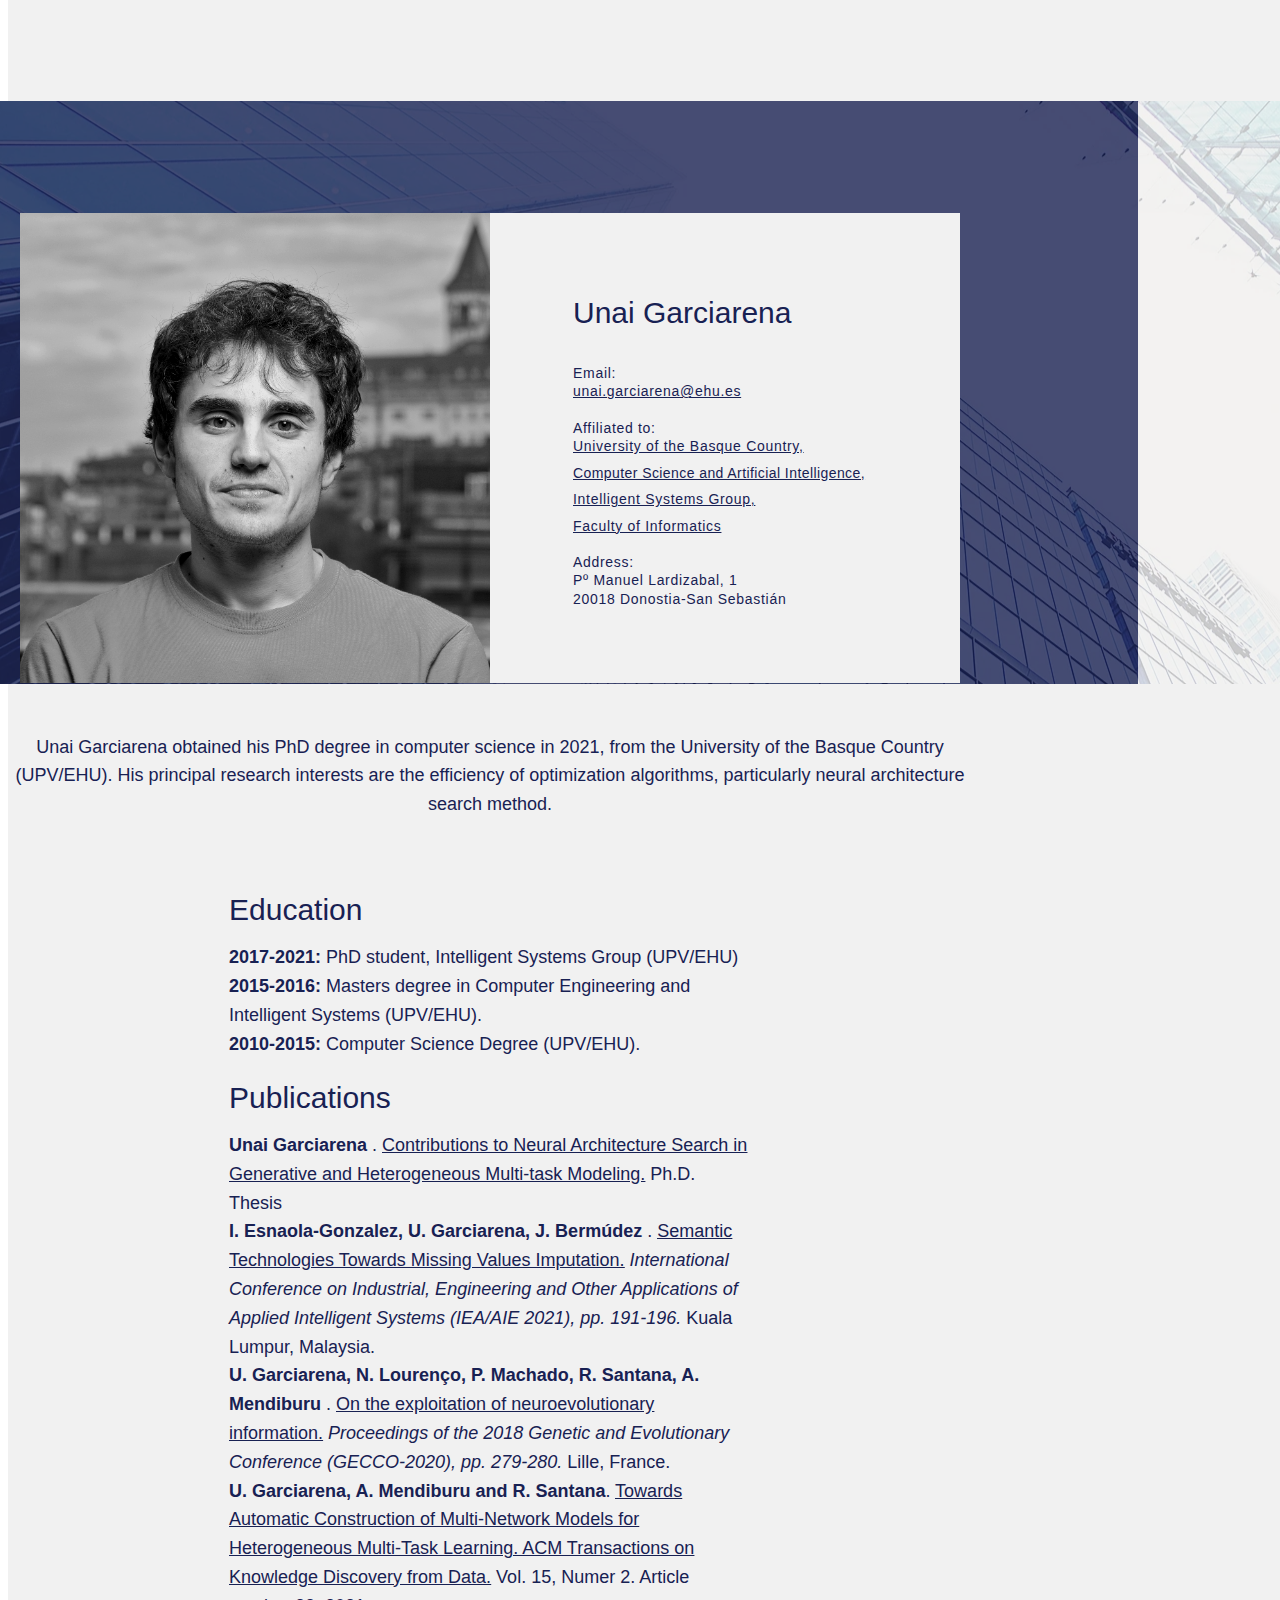
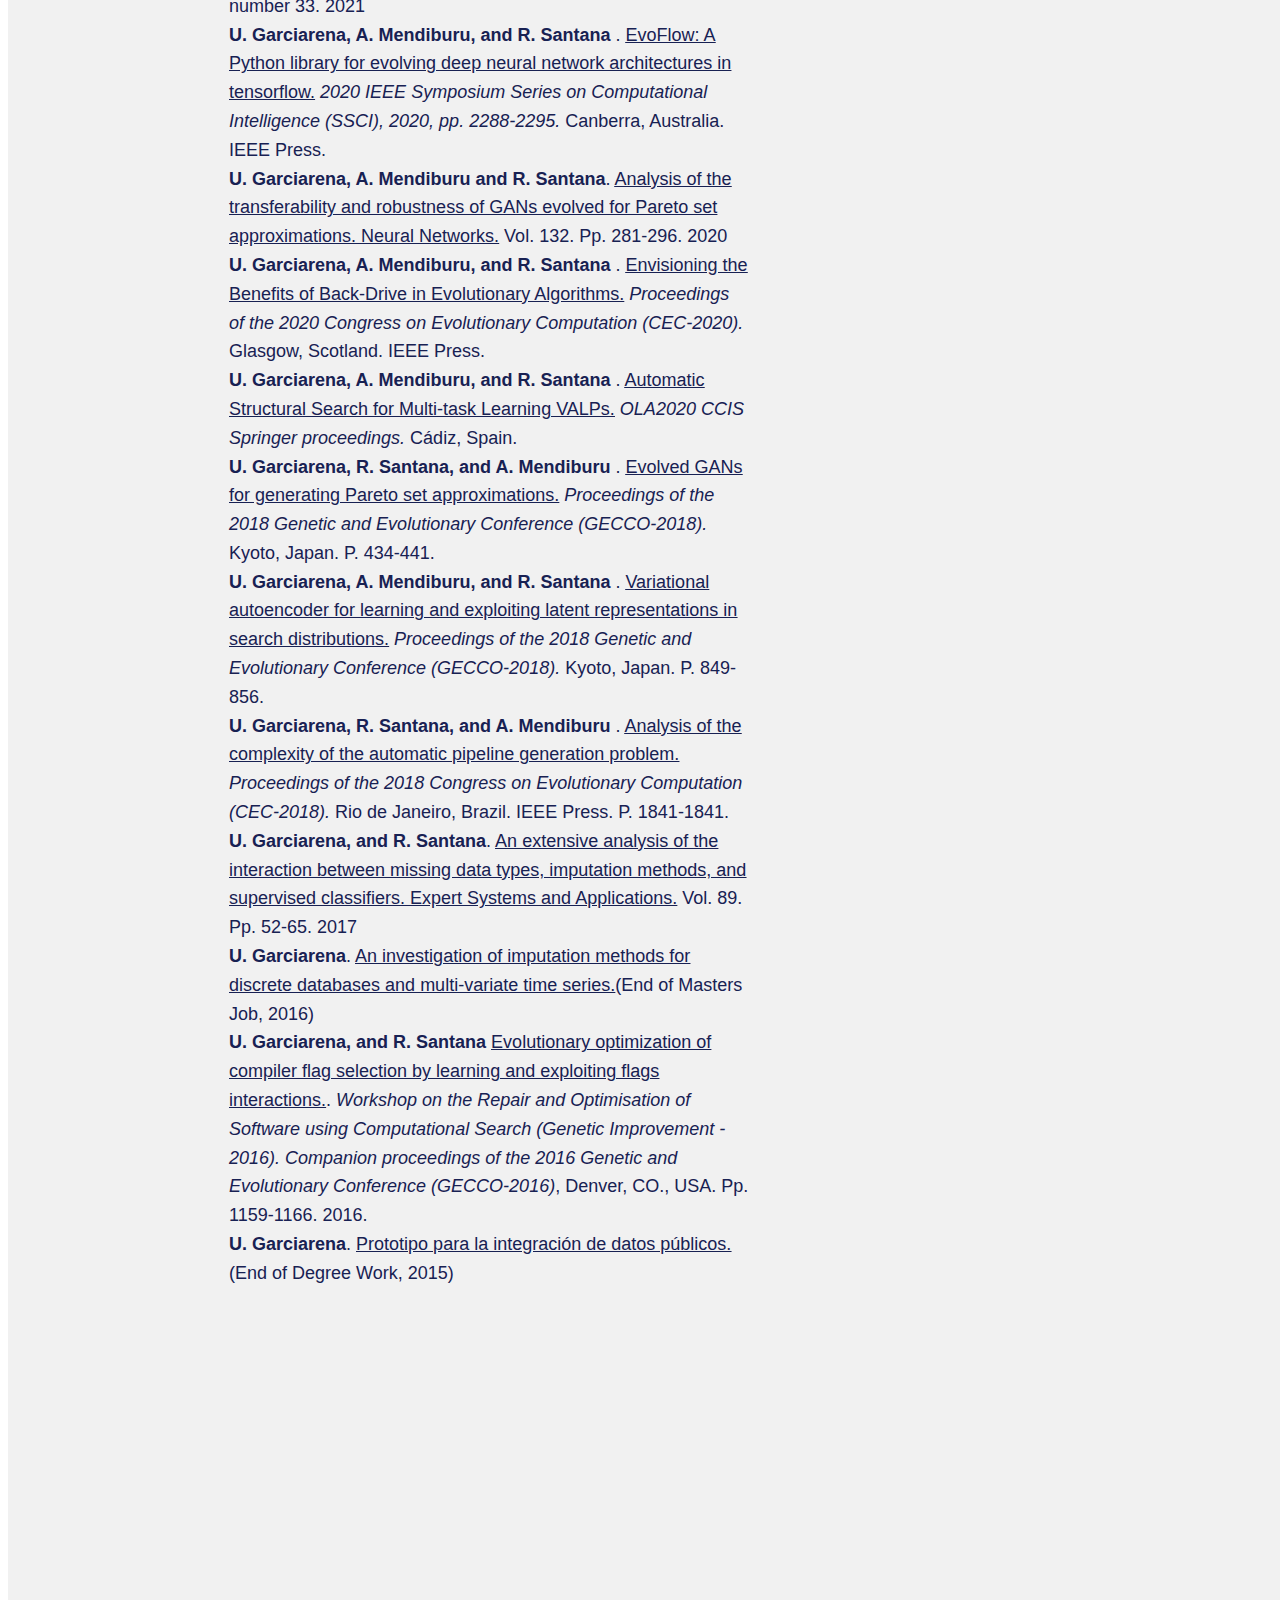
==== index.html @ 17fbfb8b "Update index.html" ====
<!DOCTYPE html>
<!-- saved from url=(0053)file:///C:/Users/ugarc/Desktop/Unai%20Garciarena.html -->
<html class=""><head><meta http-equiv="Content-Type" content="text/html; charset=UTF-8">
    <meta http-equiv="X-UA-Compatible" content="IE=Edge">
             
    
        
<title>Unai Garciarena</title>
<meta name="fb_admins_meta_tag" content="">

    <script type="text/javascript">
    var santaBase = 'https://static.parastorage.com/services/santa/1.2128.4';
        var clientSideRender = true;
    </script>


        

    <script>
    // BEAT MESSAGE
    try {
        window.wixBiSession = {
            initialTimestamp : Date.now(),
            viewerSessionId: 'xxxxxxxx-xxxx-4xxx-yxxx-xxxxxxxxxxxx'.replace(/[xy]/g, function(c)
                    { var r = Math.random()*16|0, v = c == 'x' ? r : (r&0x3|0x8); return v.toString(16); }
            )
        };
        (new Image()).src = 'http://frog.wix.com/bt?src=29&evid=3&pn=1&et=1&v=1.2128.4&msid=7df46866-884d-4ed2-a9ea-b6f80df2ebaf&vsi=' + wixBiSession.viewerSessionId +
                '&url=' + encodeURIComponent(location.href.replace(/^http(s)?:\/\/(www\.)?/, '')) +
                '&isp=0&st=3&ts=0&c=' + wixBiSession.initialTimestamp;
    } catch (e){}
    // BEAT MESSAGE END
</script>

    





            <meta name="fragment" content="!">
    
    <!-- DATA -->
<script type="text/javascript">
    var adData = {};
    var mobileAdData = {};
    var usersDomain = "https://users.wix.com/wix-users";
        </script>
    
        <div id="SITE_CONTAINER"><div class="noop" data-reactid=".0"><div data-reactid=".0.0"><style type="text/css" data-reactid=".0.0.$theme_fonts">.font_0 {font: normal normal normal 30px/1.4em avenir-lt-w01_35-light1475496,sans-serif ;color:#182153;} 
.font_1 {font: normal normal normal 16px/1.4em din-next-w01-light,din-next-w02-light,din-next-w10-light,sans-serif ;color:#605E5E;} 
.font_2 {font: normal normal normal 25px/1.4em avenir-lt-w01_35-light1475496,sans-serif ;color:#182153;} 
.font_3 {font: normal normal normal 60px/1.4em avenir-lt-w01_35-light1475496,sans-serif ;color:#182153;} 
.font_4 {font: normal normal normal 30px/1.4em avenir-lt-w01_35-light1475496,sans-serif ;color:#182153;} 
.font_5 {font: normal normal normal 20px/1.4em avenir-lt-w01_85-heavy1475544,sans-serif ;color:#182153;} 
.font_6 {font: normal normal normal 14px/1.4em avenir-lt-w01_85-heavy1475544,sans-serif ;color:#182153;} 
.font_7 {font: normal normal normal 18px/1.4em avenir-lt-w01_35-light1475496,sans-serif ;color:#182153;} 
.font_8 {font: normal normal normal 14px/1.4em avenir-lt-w01_35-light1475496,sans-serif ;color:#182153;} 
.font_9 {font: normal normal normal 12px/1.4em avenir-lt-w01_35-light1475496,sans-serif ;color:#182153;} 
.font_10 {font: normal normal normal 12px/1.4em din-next-w01-light,din-next-w02-light,din-next-w10-light,sans-serif ;color:#605E5E;} 
</style><style type="text/css" data-reactid=".0.0.$theme_colors">.color_0 {color: #FFFFFF;}
.backcolor_0 {background-color: #FFFFFF;}
.color_1 {color: #FFFFFF;}
.backcolor_1 {background-color: #FFFFFF;}
.color_2 {color: #000000;}
.backcolor_2 {background-color: #000000;}
.color_3 {color: #ED1C24;}
.backcolor_3 {background-color: #ED1C24;}
.color_4 {color: #0088CB;}
.backcolor_4 {background-color: #0088CB;}
.color_5 {color: #FFCB05;}
.backcolor_5 {background-color: #FFCB05;}
.color_6 {color: #727272;}
.backcolor_6 {background-color: #727272;}
.color_7 {color: #B0B0B0;}
.backcolor_7 {background-color: #B0B0B0;}
.color_8 {color: #FFFFFF;}
.backcolor_8 {background-color: #FFFFFF;}
.color_9 {color: #727272;}
.backcolor_9 {background-color: #727272;}
.color_10 {color: #B0B0B0;}
.backcolor_10 {background-color: #B0B0B0;}
.color_11 {color: #FFFFFF;}
.backcolor_11 {background-color: #FFFFFF;}
.color_12 {color: #F1F1F1;}
.backcolor_12 {background-color: #F1F1F1;}
.color_13 {color: #B0B0B0;}
.backcolor_13 {background-color: #B0B0B0;}
.color_14 {color: #605E5E;}
.backcolor_14 {background-color: #605E5E;}
.color_15 {color: #2F2E2E;}
.backcolor_15 {background-color: #2F2E2E;}
.color_16 {color: #AEB4D4;}
.backcolor_16 {background-color: #AEB4D4;}
.color_17 {color: #8187A9;}
.backcolor_17 {background-color: #8187A9;}
.color_18 {color: #51587E;}
.backcolor_18 {background-color: #51587E;}
.color_19 {color: #182153;}
.backcolor_19 {background-color: #182153;}
.color_20 {color: #0C1029;}
.backcolor_20 {background-color: #0C1029;}
.color_21 {color: #B5D2EB;}
.backcolor_21 {background-color: #B5D2EB;}
.color_22 {color: #8DB4D6;}
.backcolor_22 {background-color: #8DB4D6;}
.color_23 {color: #3E84C2;}
.backcolor_23 {background-color: #3E84C2;}
.color_24 {color: #295881;}
.backcolor_24 {background-color: #295881;}
.color_25 {color: #152C41;}
.backcolor_25 {background-color: #152C41;}
.color_26 {color: #F8D9AA;}
.backcolor_26 {background-color: #F8D9AA;}
.color_27 {color: #F2C37F;}
.backcolor_27 {background-color: #F2C37F;}
.color_28 {color: #EB910C;}
.backcolor_28 {background-color: #EB910C;}
.color_29 {color: #9D6108;}
.backcolor_29 {background-color: #9D6108;}
.color_30 {color: #4E3004;}
.backcolor_30 {background-color: #4E3004;}
.color_31 {color: #B1F1CE;}
.backcolor_31 {background-color: #B1F1CE;}
.color_32 {color: #89E4B2;}
.backcolor_32 {background-color: #89E4B2;}
.color_33 {color: #2BD678;}
.backcolor_33 {background-color: #2BD678;}
.color_34 {color: #1D8F50;}
.backcolor_34 {background-color: #1D8F50;}
.color_35 {color: #0E4728;}
.backcolor_35 {background-color: #0E4728;}
</style><style type="text/css" data-reactid=".0.0.$s0">.s0screenWidthBackground {position:absolute;top:0;right:0;bottom:0;left:0;}
.s0[data-state~="mobileView"] {position:absolute !important;}
.s0[data-state~="fixedPosition"] {position:fixed !important;left:auto !important;z-index:50;}
.s0[data-state~="fixedPosition"].s0_footer {top:auto;bottom:0;}
.s0bg {position:absolute;top:0;right:0;bottom:0;left:0;}
.s0inlineContent {position:absolute;top:0;right:0;bottom:0;left:0;}
.s0centeredContent {position:absolute;top:0;right:0;bottom:0;left:0;}</style><style type="text/css" data-reactid=".0.0.$s1">.s1 {border-bottom:1px solid rgba(255, 255, 255, 1);height:0 !important;min-height:0 !important;}</style><style type="text/css" data-reactid=".0.0.$s2">.s2 {word-wrap:break-word;}
.s2_override-left * {text-align:left !important;}
.s2_override-right * {text-align:right !important;}
.s2_override-center * {text-align:center !important;}
.s2_override-justify * {text-align:justify !important;}
.s2 li {font-style:inherit;font-weight:inherit;line-height:inherit;letter-spacing:normal;}
.s2 ol,.s2 ul {padding-left:1.3em;padding-right:0;margin-left:0.5em;margin-right:0;line-height:normal;letter-spacing:normal;}
.s2 ul {list-style-type:disc;}
.s2 ol {list-style-type:decimal;}
.s2 ul ul,.s2 ol ul {list-style-type:circle;}
.s2 ul ul ul,.s2 ol ul ul {list-style-type:square;}
.s2 ul ol ul,.s2 ol ol ul {list-style-type:square;}
.s2 ul[dir="rtl"],.s2 ol[dir="rtl"] {padding-left:0;padding-right:1.3em;margin-left:0;margin-right:0.5em;}
.s2 ul[dir="rtl"] ul,.s2 ul[dir="rtl"] ol,.s2 ol[dir="rtl"] ul,.s2 ol[dir="rtl"] ol {padding-left:0;padding-right:1.3em;margin-left:0;margin-right:0.5em;}
.s2 p {margin:0;line-height:normal;letter-spacing:normal;}
.s2 h1 {margin:0;line-height:normal;letter-spacing:normal;}
.s2 h2 {margin:0;line-height:normal;letter-spacing:normal;}
.s2 h3 {margin:0;line-height:normal;letter-spacing:normal;}
.s2 h4 {margin:0;line-height:normal;letter-spacing:normal;}
.s2 h5 {margin:0;line-height:normal;letter-spacing:normal;}
.s2 h6 {margin:0;line-height:normal;letter-spacing:normal;}
.s2 a {color:inherit;}</style><style type="text/css" data-reactid=".0.0.$s3">.s3inlineContent {position:absolute;top:0;right:0;bottom:0;left:0;}</style><style type="text/css" data-reactid=".0.0.$s4">.s4wrapper {min-width:180px;max-width:980px;max-height:1024px;position:absolute;width:100%;text-align:center;}
.s4flex-wrapper {display:-webkit-box;display:-webkit-flex;display:flex;}
.s4flex-wrapper input {-webkit-box-flex:1;-webkit-flex:1;flex:1;min-width:0;}
.s4flex-wrapper input:first-child {margin-right:17px;}
.s4 input,.s4 textarea {box-shadow:0 0px 0px transparent;  -webkit-appearance:none;-moz-appearance:none;padding:5px;font:normal normal normal 14px/1.4em avenir-lt-w01_35-light1475496,sans-serif ;  background-color:rgba(255, 255, 255, 1);-webkit-appearance:none;border:0px solid transparent;color:#605E5E;margin:0 0 5px;width:100%;min-height:36px;box-sizing:border-box;border-radius:0;}
.s4 input.s4_error,.s4 textarea.s4_error {font:normal normal normal 14px/1.4em avenir-lt-w01_35-light1475496,sans-serif ;    border:1px solid #EB910C;color:#EB910C;}
.s4 input::-webkit-input-placeholder,.s4 textarea::-webkit-input-placeholder {color:#2F2E2E;}
.s4 input::-moz-placeholder,.s4 textarea::-moz-placeholder {color:#2F2E2E;}
.s4 input:-ms-input-placeholder,.s4 textarea:-ms-input-placeholder {color:#2F2E2E;}
.s4 input::placeholder,.s4 textarea::placeholder {color:#2F2E2E;}
.s4 input {margin-bottom:12px;}
.s4 textarea {resize:none;overflow:hidden;margin:0 0 10px;min-height:150px;overflow-y:auto;}
.s4submit {border:none;cursor:pointer;background-color:rgba(24, 33, 83, 1);color:#FFFFFF;width:100%;min-height:45px;display:block;margin-bottom:15px;font:normal normal normal 14px/1.4em avenir-lt-w01_35-light1475496,sans-serif ;  padding:5px;}
.s4notifications {font:normal 14px 'Helvetica Neue', Helvetica, sans-serif;max-width:60%;margin:0 auto;height:14px;}
.s4notifications.s4_success {color:#2BD678;}
.s4notifications.s4_error {color:#EB910C;}
.s4[data-state~="mobile"] .s4flex-wrapper {-webkit-box-orient:vertical;-webkit-box-direction:normal;-webkit-flex-direction:column;flex-direction:column;min-width:0;}
.s4[data-state~="mobile"] .s4flex-wrapper input:first-child {margin-right:0;}
.s4[data-state~="mobile"] input,.s4[data-state~="mobile"] textarea {font-size:14px;margin-bottom:15px;}
.s4[data-state~="mobile"] input::-webkit-input-placeholder,.s4[data-state~="mobile"] textarea::-webkit-input-placeholder {font-size:14px;}
.s4[data-state~="mobile"] input::-moz-placeholder,.s4[data-state~="mobile"] textarea::-moz-placeholder {font-size:14px;}
.s4[data-state~="mobile"] input:-ms-input-placeholder,.s4[data-state~="mobile"] textarea:-ms-input-placeholder {font-size:14px;}
.s4[data-state~="mobile"] input::placeholder,.s4[data-state~="mobile"] textarea::placeholder {font-size:14px;}
.s4[data-state~="mobile"] input {min-height:35px;line-height:35px;}
.s4[data-state~="mobile"] textarea {min-height:150px;}
.s4[data-state~="right"] {direction:rtl;text-align:right;}
.s4[data-state~="right"] .s4flex-wrapper input {min-width:0;}
.s4[data-state~="right"] .s4flex-wrapper input:first-child {margin-left:17px;margin-right:0;}
.s4[data-state~="left"] {direction:ltr;text-align:left;}
.s4[data-state~="nameHidden"] .s4nameField,.s4[data-state~="emailHidden"] .s4emailField,.s4[data-state~="subjectHidden"] .s4subjectField,.s4[data-state~="phoneHidden"] .s4phoneField,.s4[data-state~="addressHidden"] .s4addressField,.s4[data-state~="messageHidden"] .s4messageField {display:none !important;}</style><style type="text/css" data-reactid=".0.0.$s5">.s5 {border-bottom:1px solid rgba(176, 176, 176, 1);height:0 !important;min-height:0 !important;}</style><style type="text/css" data-reactid=".0.0.$s6">.s6itemsContainer {position:absolute;width:100%;height:100%;white-space:nowrap;}
.s6itemsContainer > div:last-child {margin:0 !important;}
.s6[data-state~="mobileView"] .s6itemsContainer {position:absolute;width:100%;height:100%;white-space:normal;}
.s6imageItemlink {cursor:pointer;}
.s6imageItemimageimage {position:static;box-shadow:#000 0 0 0;-webkit-user-select:none;-moz-user-select:none;-ms-user-select:none;user-select:none;}</style><style type="text/css" data-reactid=".0.0.$s7">.s7screenWidthBackground {position:absolute;top:0;right:0;bottom:0;left:0;}
.s7[data-state~="mobileView"] {position:absolute !important;}
.s7[data-state~="fixedPosition"] {position:fixed !important;left:auto !important;z-index:50;}
.s7[data-state~="fixedPosition"].s7_footer {top:auto;bottom:0;}
.s7_bg {position:absolute;top:0;right:0;bottom:0;left:0;background-color:rgba(255, 255, 255, 1);  border-top:0px solid rgba(47, 46, 46, 1);border-bottom:0px solid rgba(47, 46, 46, 1);}
.s7[data-state~="mobileView"] .s7bg {left:10px;right:10px;}
.s7bg {position:absolute;top:0px;right:0;bottom:0px;left:0;background-color:rgba(255, 255, 255, 1);border-radius:0;}
.s7inlineContent {position:absolute;top:0;right:0;bottom:0;left:0;}
.s7centeredContent {position:absolute;top:0;right:0;bottom:0;left:0;}</style><style type="text/css" data-reactid=".0.0.$s8">.s8screenWidthBackground {position:absolute;top:0;right:0;bottom:0;left:0;}
.s8[data-state~="mobileView"] {position:absolute !important;}
.s8[data-state~="fixedPosition"] {position:fixed !important;left:auto !important;z-index:50;}
.s8[data-state~="fixedPosition"].s8_footer {top:auto;bottom:0;}
.s8bg {position:absolute;top:0;right:0;bottom:0;left:0;}
.s8inlineContent {position:absolute;top:0;right:0;bottom:0;left:0;}
.s8centeredContent {position:absolute;top:0;right:0;bottom:0;left:0;}</style><style type="text/css" data-reactid=".0.0.$s9">.s9 {height:100px;width:100px;}
.s9overlay {position:absolute;top:0;right:0;bottom:0;left:0;background-color:rgba(0, 0, 0, 0.664);}
.s9inlineContent {position:absolute;top:0;right:0;bottom:0;left:0;}</style><style type="text/css" data-reactid=".0.0.$s10">.s10[data-state~="shouldUseFlex"] .s10link,.s10[data-state~="shouldUseFlex"] .s10labelwrapper {text-align:initial;display:-webkit-box;display:-webkit-flex;display:flex;-webkit-box-align:center;-webkit-align-items:center;align-items:center;}
.s10[data-state~="shouldUseFlex"][data-state~="center"] .s10link,.s10[data-state~="shouldUseFlex"][data-state~="center"] .s10labelwrapper {-webkit-box-pack:center;-webkit-justify-content:center;justify-content:center;}
.s10[data-state~="shouldUseFlex"][data-state~="left"] .s10link,.s10[data-state~="shouldUseFlex"][data-state~="left"] .s10labelwrapper {-webkit-box-pack:start;-webkit-justify-content:flex-start;justify-content:flex-start;}
.s10[data-state~="shouldUseFlex"][data-state~="right"] .s10link,.s10[data-state~="shouldUseFlex"][data-state~="right"] .s10labelwrapper {-webkit-box-pack:end;-webkit-justify-content:flex-end;justify-content:flex-end;}
.s10link {border-radius:0;  position:absolute;top:0;right:0;bottom:0;left:0;transition: border-color 0.4s ease 0s, background-color 0.4s ease 0s;  }
.s10label {font:normal normal normal 30px/1.4em avenir-lt-w01_35-light1475496,sans-serif ;  transition: color 0.4s ease 0s;  color:#182153;display:inline-block;margin:calc(-1 * 0px) 0px 0;position:relative;white-space:nowrap;}
.s10[data-state~="shouldUseFlex"] .s10label {margin:0;}
.s10[data-disabled="false"] .s10link {background-color:transparent;border:solid transparent 0px;cursor:pointer !important;}
.s10[data-disabled="false"]:active[data-state~="mobile"] .s10link,.s10[data-disabled="false"]:hover[data-state~="desktop"] .s10link {background-color:transparent;border-color:transparent;}
.s10[data-disabled="false"]:active[data-state~="mobile"] .s10label,.s10[data-disabled="false"]:hover[data-state~="desktop"] .s10label {color:#AEB4D4;}
.s10[data-disabled="true"] .s10link {background-color:rgba(204, 204, 204, 1);border-color:rgba(204, 204, 204, 1);}
.s10[data-disabled="true"] .s10label {color:#FFFFFF;}</style><style type="text/css" data-reactid=".0.0.$s11">.s11itemsContainer {width:calc(100% - 0px);white-space:nowrap;position:relative;overflow:hidden;}
.s11moreContainer {overflow:visible;display:inherit;white-space:nowrap;width:auto;background-color:rgba(255, 255, 255, 1);border-radius:0;  }
.s11dropWrapper {z-index:99999;display:block;opacity:1;visibility:hidden;position:absolute;margin-top:7px;}
.s11dropWrapper[data-dropMode="dropUp"] {margin-top:0;margin-bottom:7px;}
.s11repeaterButton {height:100%;position:relative;box-sizing:border-box;display:inline-block;cursor:pointer;font:normal normal normal 14px/1.4em avenir-lt-w01_35-light1475496,sans-serif ;}
.s11repeaterButton[data-state~="header"] a,.s11repeaterButton[data-state~="header"] div {cursor:default !important;}
.s11repeaterButton_gapper {padding:0 0px;}
.s11repeaterButtonlabel {display:inline-block;padding:0 10px;color:#182153;transition: color 0.4s ease 0s;}
.s11repeaterButton[data-state~="drop"] {width:100%;display:block;}
.s11repeaterButton[data-state~="drop"] .s11repeaterButtonlabel {padding:0 .5em;}
.s11repeaterButton[data-state~="over"] .s11repeaterButtonlabel {color:#AEB4D4;transition: color 0.4s ease 0s;}
.s11repeaterButton[data-state~="selected"] .s11repeaterButtonlabel {color:#AEB4D4;transition: color 0.4s ease 0s;}</style><style type="text/css" data-reactid=".0.0.$s12">.s12bg {position:absolute;top:0;right:0;bottom:0;left:0;}
.s12[data-state~="mobileView"] .s12bg {left:10px;right:10px;}
.s12inlineContent {position:absolute;top:0;right:0;bottom:0;left:0;}</style><style type="text/css" data-reactid=".0.0.$s13">.s13bg {overflow:hidden;position:absolute;top:0;right:0;bottom:0;left:0;background-color:rgba(24, 33, 83, 1);}
.s13inlineContent {position:absolute;top:0;right:0;bottom:0;left:0;}</style><style type="text/css" data-reactid=".0.0.$s14">.s14_zoomedin {cursor:url(http://static.parastorage.com/services/skins/2.1229.63/images/wysiwyg/core/themes/base/cursor_zoom_out.png), url(http://static.parastorage.com/services/skins/2.1229.63/images/wysiwyg/core/themes/base/cursor_zoom_out.cur), auto;overflow:hidden;display:block;}
.s14_zoomedout {cursor:url(http://static.parastorage.com/services/skins/2.1229.63/images/wysiwyg/core/themes/base/cursor_zoom_in.png), url(http://static.parastorage.com/services/skins/2.1229.63/images/wysiwyg/core/themes/base/cursor_zoom_in.cur), auto;}
.s14link {display:block;overflow:hidden;}
.s14img {overflow:hidden;}
.s14imgimage {position:static;box-shadow:#000 0 0 0;-webkit-user-select:none;-moz-user-select:none;-ms-user-select:none;user-select:none;}</style><style type="text/css" data-reactid=".0.0.$s15">.s15bg {border:0px solid transparent;background-color:rgba(241, 241, 241, 1);border-radius:0;  }
.s15inlineContent,.s15bg {position:absolute;top:0;right:0;bottom:0;left:0;}</style><style type="text/css" data-reactid=".0.0.$s17">.s17 {border-bottom:1px solid rgba(241, 241, 241, 1);height:0 !important;min-height:0 !important;}</style><style type="text/css" data-reactid=".0.0.$s18">.s18_zoomedin {cursor:url(http://static.parastorage.com/services/skins/2.1229.63/images/wysiwyg/core/themes/base/cursor_zoom_out.png), url(http://static.parastorage.com/services/skins/2.1229.63/images/wysiwyg/core/themes/base/cursor_zoom_out.cur), auto;overflow:hidden;display:block;}
.s18_zoomedout {cursor:url(http://static.parastorage.com/services/skins/2.1229.63/images/wysiwyg/core/themes/base/cursor_zoom_in.png), url(http://static.parastorage.com/services/skins/2.1229.63/images/wysiwyg/core/themes/base/cursor_zoom_in.cur), auto;}
.s18link {display:block;overflow:hidden;}
.s18img {overflow:hidden;}
.s18imgimage {position:static;box-shadow:#000 0 0 0;-webkit-user-select:none;-moz-user-select:none;-ms-user-select:none;user-select:none;}</style><style type="text/css" data-reactid=".0.0.$s19">.s19bg {overflow:hidden;position:absolute;top:0;right:0;bottom:0;left:0;background-color:rgba(255, 255, 255, 0.15);}
.s19inlineContent {position:absolute;top:0;right:0;bottom:0;left:0;}</style><style type="text/css" data-reactid=".0.0.$s20">.s20 {visibility:hidden;}</style><style type="text/css" data-reactid=".0.0.$s22">.s22 {border-bottom:1px solid rgba(241, 241, 241, 1);height:0 !important;min-height:0 !important;}</style><style type="text/css" data-reactid=".0.0.$wixAds">.wixAdsmobileAd {width:100%;height:30px;position:relative;display:block;text-align:center;background-image:url(http://static.parastorage.com/services/skins/2.1229.63/images/wysiwyg/core/themes/base/wixads/BG91x1.jpg);background-repeat:repeat;background-size:100% 30px;z-index:999;}
.wixAdsdesktopWADBottom {position:fixed;z-index:999;width:100%;bottom:0;max-height:10vh;}
.wixAdsdesktopWADBottomContent {width:100%;height:40px;text-align:center;background-color:#404040;border-radius:6px 6px 0 0;pointer-events:all;cursor:pointer;}
.wixAdsdesktopWADBottomContent:hover {background-color:#222;}
.wixAds[data-state~="facebook"] .wixAdsdesktopWADBottomContent {width:500px;margin:0 auto;}
.wixAdsdesktopWADTop {position:fixed;z-index:999;height:26px;top:0;right:50px;overflow:hidden;background-color:#404040;border-radius:0 0 6px 6px;pointer-events:all;cursor:pointer;-webkit-transition:all .3s ease-in-out;transition:all .3s ease-in-out;}
.wixAdsdesktopWADTop:hover {height:97px;background-color:rgba(50, 50, 50, 0.8);}
.wixAdsdesktopWADTop:hover .wixAdsdesktopWADTopLabel {background-color:#222;}
.wixAdsdesktopWADTopLabel {padding:6px;font-size:13px;line-height:1.3em;color:#FFF;width:100%;font-size:13px;color:#FFF;font-weight:bold;line-height:18px;text-align:justify;padding:5px 10px;}
.wixAds[data-state~="desktop"] .wixAdsmobileAd {display:none;}
.wixAds[data-state~="mobile"] .wixAdsdesktopWADTop {display:none;}
.wixAds[data-state~="mobile"] .wixAdsdesktopWADBottom {display:none;}
.wixAdsdesktopWADTopLabel .wixAds_smallMusa {display:inline-block;text-indent:-9999px;width:16px;height:16px;margin-right:5px;background-image:url(http://static.parastorage.com/services/skins/2.1229.63/images/wysiwyg/core/themes/base/wixads/wf_label_static.png);background-repeat:no-repeat;background-position:0% 0%;}
.wixAdsdesktopWADTopLabel .wixAds_smallLogo {display:inline-block;text-indent:-9999px;width:29px;height:16px;background-image:url(http://static.parastorage.com/services/skins/2.1229.63/images/wysiwyg/core/themes/base/wixads/wf_label_static.png);background-repeat:no-repeat;background-position:-16px top;}
.wixAdsdesktopWADTopContent {font-size:13px;line-height:1.3em;color:#ffffff;font-weight:bold;line-height:18px;text-align:justify;padding:5px 10px;width:100%;}
.wixAdsdesktopWADBottomContent .wixAds_faceBanner {background-color:rgba(64, 64, 64, 1);width:500px;height:100%;margin:0 auto;border-radius:6px 6px 0 0;  padding:5px 0 0 0;}
.wixAdsdesktopWADBottomContent .wixAds_faceBanner div {display:inline-block;height:30px;}
.wixAdsdesktopWADBottomContent .wixAds_faceBanner .wixAds_txt {color:#fff;font-weight:bold;font-size:15px;text-align:justify;margin:-2px 10px 0 19px;}
.wixAdsdesktopWADBottomContent .wixAds_faceBanner .wixAds_logoDot {position:static;margin:0 3px;}
.wixAdsdesktopWADBottomContent .wixAds_faceBanner .wixAds_emphasis {font-weight:bold;position:relative;top:-6px;}
.wixAdsdesktopWADTopContent .wixAds_spacer {line-height:26px;}
.wixAdsdesktopWADTopContent .wixAds_emphasis {color:#ffcc00;}
.wixAdsdesktopWADTopContent .wixAds_cap {font-size:16px;line-height:1.3em;text-transform:uppercase;}
.wixAdsdesktopWADTopContent .wixAds_face {display:block;line-height:18px;text-align:justify;padding:0 20px;width:120px;}
.wixAdsdesktopWADBottomContent .wixAds_adFootBox {height:40px;width:100%;text-align:center;}
.wixAdsdesktopWADBottomContent .wixAds_siteBanner {background-color:rgba(64, 64, 64, 1);border-radius:6px 6px 0 0;  width:100%;height:100%;text-align:center;}
.wixAdsdesktopWADBottomContent:hover .wixAds_siteBanner {background-color:#222;}
.wixAdsdesktopWADBottomContent .wixAds_siteBanner .wixAds_wrapper {padding:5px 0;}
.wixAdsdesktopWADBottomContent .wixAds_siteBanner .wixAds_wrapper div {display:inline-block;height:30px;}
.wixAdsdesktopWADBottomContent .wixAds_bigMusa {text-indent:-9999px;width:36px;background-image:url(http://static.parastorage.com/services/skins/2.1229.63/images/wysiwyg/core/themes/base/wixads/wf_label_static.png);background-repeat:no-repeat;background-position:left bottom;position:relative;top:-19px;}
.wixAdsdesktopWADBottomContent.wixAds_nativeAndroid .wixAds_bigMusa {overflow:hidden;}
.wixAdsdesktopWADBottomContent .wixAds_logoDot {text-indent:-9999px;width:39px;height:15px;position:relative;top:-4px;margin:0 5px;background-image:url(http://static.parastorage.com/services/skins/2.1229.63/images/wysiwyg/core/themes/base/wixads/wf_label_static.png);background-repeat:no-repeat;background-position:right -17px;}
.wixAdsdesktopWADBottomContent .wixAds_emphasis {color:#ffcc00;font-size:16px;text-transform:uppercase;}
.wixAdsdesktopWADBottomContent .wixAds_txt {color:#fff;font-weight:bold;font-size:15px;}
.wixAdsdesktopWADBottomContent .wixAds_siteBanner .wixAds_txt {line-height:47px;}@media (orientation: landscape){.wixAdsmobileAd {display:none;}}
@media (orientation: landscape){.wixAds_wixAds[data-state~="mobile"] {display:none;}}</style><style type="text/css" data-reactid=".0.0.$deadComp">.deadComp {background:transparent;}</style><style type="text/css" data-reactid=".0.0.$siteBackground">.siteBackground {width:100%;position:absolute;}
.siteBackgroundbgBeforeTransition {position:absolute;top:0;}
.siteBackgroundbgAfterTransition {position:absolute;top:0;}</style><style type="text/css" data-reactid=".0.0.$loginDialog">.loginDialog {position:fixed;width:100%;height:100%;z-index:99;font-family:Arial, sans-serif;font-size:1em;color:#9C9C9C;}
.loginDialogblockingLayer {background-color:rgba(85, 85, 85, 0.75);position:fixed;top:0;right:0;bottom:0;left:0;visibility:visible;zoom:1;overflow:auto;}
.loginDialogdialog {background-color:rgba(170, 170, 170, 0.7);width:455px;position:fixed;padding:20px;}
.loginDialog_wrapper {background-color:rgba(255, 255, 255, 1);padding:45px 40px 0 40px;}
.loginDialogxButton {position:absolute;top:-14px;right:-14px;cursor:pointer;background:transparent url(http://static.parastorage.com/services/skins/2.1229.63/images/wysiwyg/core/themes/base/viewer_login_sprite.png) no-repeat right top;height:30px;width:30px;}
.loginDialogxButton:hover {background-position:right -80px;}
.loginDialogheader {padding-bottom:25px;line-height:30px;}
.loginDialogfavIcon {float:left;margin:7px 7px 0 0;width:16px;height:16px;}
.loginDialogtitle {font-size:20px;font-weight:bold;color:#555555;}
.loginDialog[data-state~="mobile"] {position:absolute;width:100%;height:100%;z-index:99;font-family:Arial, sans-serif;font-size:1em;color:#9C9C9C;top:0;}
.loginDialog[data-state~="mobile"] .loginDialogheader {padding-bottom:10px;line-height:30px;}
.loginDialog[data-state~="mobile"] .loginDialogfavIcon {display:none;}
.loginDialog[data-state~="mobile"] .loginDialogtitle {font-size:14px;}
.loginDialog[data-state~="mobile"] .loginDialogdialog {width:260px;padding:10px;position:absolute;}
.loginDialog[data-state~="mobile"] .loginDialog_footer {margin-top:0;padding-bottom:10px;}
.loginDialog[data-state~="mobile"] .loginDialogcancel {font-size:14px;line-height:30px;}
.loginDialog[data-state~="mobile"] .loginDialog_wrapper {padding:14px 12px 0 12px;}
.loginDialog[data-state~="mobile"] .loginDialogsubmitButton {height:30px;width:100px;font-size:14px;}
.loginDialog_forgot {text-align:left;font-size:12px;}
.loginDialog_forgot a {color:#0198ff;border-bottom:1px solid #0198ff;}
.loginDialog_forgot a:hover {color:#0044ff;border-bottom:1px solid #0044ff;}
.loginDialog_error {font-size:12px;color:#d74401;text-align:right;}
.loginDialog_footer {width:100%;margin-top:27px;padding-bottom:40px;}
.loginDialogcancel {color:#9C9C9C;font-size:18px;text-decoration:underline;line-height:36px;}
.loginDialogcancel:hover {color:#9c3c3c;}
.loginDialogpasswordInput label {font-size:14px;}
.loginDialogpasswordInput label[data-type="password"] {font-size:14px;line-height:30px;height:30px;}
.loginDialogsubmitButton {float:right;cursor:pointer;border:solid 2px #0064a8;height:36px;width:143px;background:transparent url(http://static.parastorage.com/services/skins/2.1229.63/images/wysiwyg/core/themes/base/viewer_login_sprite.png) repeat-x right -252px;color:#ffffff;font-size:24px;font-weight:bold;box-shadow:0 1px 3px rgba(0, 0, 0, 0.5);}
.loginDialogsubmitButton:hover {background-position:right -352px;border-color:#004286;}
.loginDialog[data-state="normal"] .loginDialogerror {display:none;}
.loginDialog[data-state="error"] .loginDialogerror {display:block;font-size:12px;color:#d74401;text-align:right;}
.loginDialog[data-state="error"] .loginDialogpasswordInput {border-color:#d74401;}
.loginDialogpasswordInput {font-size:1em;}
.loginDialogpasswordInput label {float:none;font-size:17px;line-height:25px;color:#585858;}
.loginDialogpasswordInput[data-state~="mobile"] label {float:none;font-size:14px;line-height:20px;color:#585858;}
.loginDialogpasswordInputinput {padding:0 15px;width:100%;height:42px;font-size:19px;line-height:42px;color:#0198ff;margin:0 -3px;background:transparent url(http://static.parastorage.com/services/skins/2.1229.63/images/wysiwyg/core/themes/base/viewer_login_sprite.png) repeat-x right -170px;border:solid 1px #a1a1a1;box-sizing:border-box;}
.loginDialogpasswordInput[data-state~="mobile"] .loginDialogpasswordInputinput {padding:0 15px;width:100%;height:30px;font-size:14px;line-height:30px;color:#0198ff;margin:0 -3px;background:transparent url(http://static.parastorage.com/services/skins/2.1229.63/images/wysiwyg/core/themes/base/viewer_login_sprite.png) repeat-x right -170px;border:solid 1px #a1a1a1;box-sizing:border-box;}
.loginDialogpasswordInputinput[data-type="password"] {font-size:38px;}
.loginDialogpasswordInput[data-state~="mobile"] .loginDialogpasswordInputinput[data-type="password"] {font-size:14px;}
.loginDialogpasswordInputerrorMessage {display:block;font-size:12px;color:#d74401;text-align:right;height:15px;}
.loginDialogpasswordInput:not([data-state~="invalid"]) .loginDialogpasswordInputerrorMessage {visibility:hidden;}
.loginDialogpasswordInput[data-state~="invalid"] .loginDialogpasswordInputerrorMessage {visibility:visible;}
.loginDialogpasswordInput[data-state~="invalid"] input {border-color:#d74401;}
.loginDialogpasswordInput[data-state~="invalid"] .loginDialogpasswordInputinput {border-color:red;}</style>
            <style type="text/css" data-reactid=".0.0.$strc1">.strc1inlineContent {position:absolute;top:0;right:0;bottom:0;left:0;}</style><style type="text/css" data-reactid=".0.0.$testStyle">.testStyles {position:absolute; display: none; z-index: 2}</style><div class="testStyles" data-reactid=".0.0.t"></div>
            <style type="text/css" data-reactid=".0.0.$uploadedFonts"></style><div style="overflow:hidden;visibility:hidden;max-height:0;max-width:0;position:absolute;" data-reactid=".0.0.$fontsLoader"><style data-reactid=".0.0.$fontsLoader.0">.font-ruler-content::after {content:"@#$%%^&*~IAO"}</style></div></div><div id="SITE_BACKGROUND" class="siteBackground" style="position: absolute; top: 0px; height: 3500px; width: 1903px;" data-reactid=".0.$SITE_BACKGROUND">
            <div id="SITE_BACKGROUND_current_c1dmp_it8p30xe_bg" style="top:0;height:100%;width:100%;background-color:rgba(241, 241, 241, 1);display:;position:absolute;" class="siteBackgroundcurrent" data-reactid=".0.$SITE_BACKGROUND.$c1dmp_it8p30xe_bgscrollpreview"><div id="SITE_BACKGROUND_currentImage_c1dmp_it8p30xe_bg" style="position: absolute; top: 0px; height: 100%; width: 100%;" data-type="bgimage" class="siteBackgroundcurrentImage" data-reactid=".0.$SITE_BACKGROUND.$c1dmp_it8p30xe_bgscrollpreview.0" data-image-css="{&quot;backgroundSize&quot;:&quot;&quot;,&quot;backgroundPosition&quot;:&quot;&quot;,&quot;backgroundRepeat&quot;:&quot;&quot;}"></div>
                <div id="SITE_BACKGROUND_currentOverlay_c1dmp_it8p30xe_bg" style="position:absolute;top:0;width:100%;height:100%;" class="siteBackgroundcurrentOverlay" data-reactid=".0.$SITE_BACKGROUND.$c1dmp_it8p30xe_bgscrollpreview.2"></div></div></div>
            <div class="SITE_ROOT" id="SITE_ROOT" style="width:980px;padding-bottom:0;" data-reactid=".0.$SITE_ROOT"><div id="masterPage" style="width: 980px; position: static; top: 0px; height: 1800px;" data-reactid=".0.$SITE_ROOT.$desktop_siteRoot"></div><div style="width: 980px;position: absolute;top: 101px;height: 1700px;left: 0px;" class="s8" data-state="" id="PAGES_CONTAINER" data-reactid=".0.$SITE_ROOT.$desktop_siteRoot.$PAGES_CONTAINER">
                <div id="PAGES_CONTAINERscreenWidthBackground" class="s8screenWidthBackground" data-reactid=".0.$SITE_ROOT.$desktop_siteRoot.$PAGES_CONTAINER.0" style="width: 1903px; left: -462px;"></div><div id="PAGES_CONTAINERcenteredContent" class="s8centeredContent" data-reactid=".0.$SITE_ROOT.$desktop_siteRoot.$PAGES_CONTAINER.1"><div id="PAGES_CONTAINERbg" class="s8bg" data-reactid=".0.$SITE_ROOT.$desktop_siteRoot.$PAGES_CONTAINER.1.0"></div><div id="PAGES_CONTAINERinlineContent" class="s8inlineContent" data-reactid=".0.$SITE_ROOT.$desktop_siteRoot.$PAGES_CONTAINER.1.1">
                <div style="left: 0px;width: 980px;position: absolute;top: 0px;height: 1700px;" class="s9" id="SITE_PAGES" data-reactid=".0.$SITE_ROOT.$desktop_siteRoot.$PAGES_CONTAINER.1.1.$SITE_PAGES">
                <div style="left: 0px;width: 980px;position: absolute;top: 0px;height: 1700px;" class="s12" id="c1dmp" data-reactid=".0.$SITE_ROOT.$desktop_siteRoot.$PAGES_CONTAINER.1.1.$SITE_PAGES.$c1dmp"><div id="c1dmpbg" class="s12bg" data-reactid=".0.$SITE_ROOT.$desktop_siteRoot.$PAGES_CONTAINER.1.1.$SITE_PAGES.$c1dmp.0" style="height: 1700px;"></div>
                    <div id="c1dmpinlineContent" class="s12inlineContent" data-reactid=".0.$SITE_ROOT.$desktop_siteRoot.$PAGES_CONTAINER.1.1.$SITE_PAGES.$c1dmp.1" style="height: 1700px;"><div style="width: 980px; position: absolute; top: 580px; height: 475px; left: 0px;" class="s3" id="comp-irlsujb1" data-reactid=".0.$SITE_ROOT.$desktop_siteRoot.$PAGES_CONTAINER.1.1.$SITE_PAGES.$c1dmp.1.$comp-irlsujb1"><div id="comp-irlsujb1inlineContent" class="s3inlineContent" data-reactid=".0.$SITE_ROOT.$desktop_siteRoot.$PAGES_CONTAINER.1.1.$SITE_PAGES.$c1dmp.1.$comp-irlsujb1.1">
                    <div style="position: absolute; left: calc((((((100vw - 17px) - 0px) * 0.5) + ((980px - ((100vw - 17px) - 0px)) / 2)) + 0px) + -490px); width: 980px; top: 0px; height: 475px;" class="s3" id="mediairm34ucq1" data-reactid=".0.$SITE_ROOT.$desktop_siteRoot.$PAGES_CONTAINER.1.1.$SITE_PAGES.$c1dmp.1.$comp-irlsujb1.1.$mediairm34ucq1/=1$mediairm34ucq1">
                    <div style="position: absolute; top: 0px; width: calc((((100vw - 17px) - 0px) * 1) + 1px); height: 100%; pointer-events: none; left: calc((((((100vw - 17px) - 0px) * 1) - 980px) * -0.5) - 1px); bottom: 0px; overflow: hidden; clip: rect(0px 1904px 475px 0px);" class="s3balata" id="mediairm34ucq1balata" data-reactid=".0.$SITE_ROOT.$desktop_siteRoot.$PAGES_CONTAINER.1.1.$SITE_PAGES.$c1dmp.1.$comp-irlsujb1.1.$mediairm34ucq1/=1$mediairm34ucq1.$previewdesktop"></div>
                    <div style="position:absolute;width:980px;top:0;bottom:0;left:calc((100% - 980px) * 0.5);" id="mediairm34ucq1inlineContent" class="s3inlineContent" data-reactid=".0.$SITE_ROOT.$desktop_siteRoot.$PAGES_CONTAINER.1.1.$SITE_PAGES.$c1dmp.1.$comp-irlsujb1.1.$mediairm34ucq1/=1$mediairm34ucq1.1">
                    <div style="left: 229px; width: 520px; position: absolute; top: 190px;" class="s2" id="comp-irlsm0yx" data-reactid=".0.$SITE_ROOT.$desktop_siteRoot.$PAGES_CONTAINER.1.1.$SITE_PAGES.$c1dmp.1.$comp-irlsujb1.1.$mediairm34ucq1/=1$mediairm34ucq1.1.$comp-irlsm0yx"><h4 class="font_4" style="text-align:center;"></h4>

<p class="font_8" style="text-align:center; line-height:1.6em;">&nbsp;</p>
<h4 class="font_4"><span class="color_19" style="text-align:center;">Education</span></h4>
<p class="font_8">&nbsp;</p>
<p class="font_7" style="line-height:1.6em; text-align:left;"><span class="color_19"><b>2017-2021:</b> PhD student, Intelligent Systems Group (UPV/EHU)</span></p>
<p class="font_7" style="line-height:1.6em; text-align:left;"><span class="color_19">
<b>2015-2016:</b> Masters degree in Computer Engineering and Intelligent Systems (UPV/EHU).</span></p>
<p class="font_7" style="line-height:1.6em; text-align:left;"><span class="color_19">
<b>2010-2015:</b> Computer Science Degree (UPV/EHU).</span></p>

<p class="font_8" style="text-align:center; line-height:1.6em;">&nbsp;</p>
<h4 class="font_4"><span class="color_19" style="text-align:center;">Publications</span></h4>
<p class="font_8">&nbsp;</p>
                        
<p class="font_7" style="line-height:1.6em; text-align:left;"> <span class="color_19"><b>Unai Garciarena </b>. <u>
<a href="https://raw.githubusercontent.com/unaigarciarena/unaigarciarena.github.io/master/TesisUnai.pdf" title="Tesis" target="_blank">Contributions to Neural Architecture Search in Generative and Heterogeneous Multi-task Modeling.</a></u> Ph.D. Thesis</span></p>                        
                        
<p class="font_7" style="line-height:1.6em; text-align:left;"><span class="color_19"><b>I. Esnaola-Gonzalez, U. Garciarena, J. Bermúdez </b>. <u>
<a href="https://doi.org/10.1007/978-3-030-79457-6_16" title="Bermudez"> Semantic Technologies Towards Missing Values Imputation.</a></u>
<em> International Conference on Industrial, Engineering and Other Applications of Applied Intelligent Systems (IEA/AIE 2021), pp. 191-196.</em>  Kuala Lumpur, Malaysia.</span></p>
                        
<p class="font_7" style="line-height:1.6em; text-align:left;"><span class="color_19"><b>U. Garciarena, N. Lourenço, P. Machado, R. Santana, A. Mendiburu </b>. <u>
<a href="https://doi.org/10.1145/3449726.3459507" title="GECCOPoster"> On the exploitation of neuroevolutionary information.</a></u>
<em> Proceedings of the 2018 Genetic and Evolutionary Conference (GECCO-2020), pp. 279-280.</em>  Lille, France.</span></p>
                        
<p class="font_7" style="line-height:1.6em; text-align:left;"> <span class="color_19"><b>U. Garciarena, A. Mendiburu and R. Santana</b>. <u>
<a href="https://dl.acm.org/doi/abs/10.1145/3434748" title="TKDD">Towards Automatic Construction of Multi-Network Models for Heterogeneous Multi-Task Learning. 
ACM Transactions on Knowledge Discovery from Data.</a></u> Vol. 15, Numer 2. Article number 33. 2021</span></p>

<p class="font_7" style="line-height:1.6em; text-align:left;"><span class="color_19"><b>U. Garciarena, A. Mendiburu, and R. Santana </b>. <u>
<a href="https://ieeexplore.ieee.org/abstract/document/9308214" title="EvoFlow"> EvoFlow: A Python library for evolving deep neural network architectures in tensorflow.</a></u>
<em> 2020 IEEE Symposium Series on Computational Intelligence (SSCI), 2020, pp. 2288-2295.</em>  Canberra,  Australia. IEEE Press.</span></p>

<p class="font_7" style="line-height:1.6em; text-align:left;"> <span class="color_19"><b>U. Garciarena, A. Mendiburu and R. Santana</b>. <u>
<a href="https://doi.org/10.1016/j.neunet.2020.09.003" title="Neural Networks">Analysis of the transferability and robustness of GANs evolved for Pareto set approximations. 
Neural Networks.</a></u> Vol. 132. Pp. 281-296. 2020</span></p>
                        
<p class="font_7" style="line-height:1.6em; text-align:left;"><span class="color_19"><b>U. Garciarena, A. Mendiburu, and R. Santana </b>. <u>
<a href="https://ieeexplore.ieee.org/abstract/document/9185751" title="Backdrive"> Envisioning the Benefits of Back-Drive in Evolutionary Algorithms.</a></u>
<em> Proceedings of the 2020 Congress on Evolutionary Computation (CEC-2020).</em> Glasgow, Scotland. IEEE Press.</span></p>

<p class="font_7" style="line-height:1.6em; text-align:left;"><span class="color_19"><b>U. Garciarena, A. Mendiburu, and R. Santana </b>. <u>
<a href="https://link.springer.com/chapter/10.1007/978-3-030-41913-4_3" title="Cai"> Automatic Structural Search for Multi-task Learning VALPs.</a></u>
<em> OLA2020 CCIS Springer proceedings.</em> Cádiz, Spain.</span></p>

<!--<p class="font_7" style="line-height:1.6em; text-align:left;"><span class="color_19"><b>U. Garciarena, A. Mendiburu, and R. Santana </b>. <u>
<a href="https://arxiv.org/pdf/1903.09171.pdf" title=""> Towards automatic construction of multi-network models for heterogeneous multi-task learning.</a></u>
<em> arXiv e-print (arXiv:1903.09171v1). 2019.</em></span></p>-->

<p class="font_7" style="line-height:1.6em; text-align:left;"><span class="color_19"><b>U. Garciarena, R. Santana, and A. Mendiburu </b>. <u>
<a href="https://dl.acm.org/doi/abs/10.1145/3205455.3205550" title="GECCOGAN"> Evolved GANs for generating Pareto set approximations.</a></u>
<em> Proceedings of the 2018 Genetic and Evolutionary Conference (GECCO-2018).</em> Kyoto, Japan. P. 434-441.</span></p>

<p class="font_7" style="line-height:1.6em; text-align:left;"><span class="color_19"><b>U. Garciarena, A. Mendiburu, and R. Santana </b>. <u>
<a href="https://dl.acm.org/doi/abs/10.1145/3205455.3205645" title="GECCOVAE">  Variational autoencoder for learning and exploiting latent representations in search distributions.</a></u>
<em> Proceedings of the 2018 Genetic and Evolutionary Conference (GECCO-2018).</em> Kyoto, Japan. P. 849-856.</span></p>

<p class="font_7" style="line-height:1.6em; text-align:left;"><span class="color_19"><b>U. Garciarena, R. Santana, and A. Mendiburu </b>. <u>
<a href="https://ieeexplore.ieee.org/abstract/document/8477662" title="Pipelines"> Analysis of the complexity of the automatic pipeline generation problem.</a></u>
<em> Proceedings of the 2018 Congress on Evolutionary Computation (CEC-2018).</em> Rio de Janeiro, Brazil. IEEE Press. P. 1841-1841.</span></p>

<!--<p class="font_7" style="line-height:1.6em; text-align:left;"><span class="color_19"><b>U. Garciarena, A. Mendiburu, and R. Santana </b>. <u>
<a href="https://arxiv.org/abs/1801.04407" title="TPOT2"> Towards a more efficient representation of imputation operators in TPOT.</a></u>
<em> arXiv e-print (arXiv:1801.04407v1). 2018.</em></span></p>-->

<!--<p class="font_7" style="line-height:1.6em; text-align:left;"><span class="color_19"><b>U. Garciarena, R. Santana, and A. Mendiburu </b>. <u>
<a href="https://arxiv.org/abs/1706.01120" title="TPOT1"> Evolving imputation strategies for missing data in classification problems with TPOT.</a></u>
<em> arXiv e-print (arXiv:1706.01120v2). 2017.</em></span></p>-->

<p class="font_7" style="line-height:1.6em; text-align:left;"><span class="color_19"><b>U. Garciarena, and R. Santana</b>. <u>
<a href="http://hdl.handle.net/10810/19052" title="Expert Systems">An extensive analysis of the interaction between missing data types, imputation methods, and supervised classifiers. 
Expert Systems and Applications.</a></u> Vol. 89. Pp. 52-65. 2017</span></p>

<p class="font_7" style="line-height:1.6em; text-align:left;"><span class="color_19"><b>U. Garciarena</b>. <u>
<a href="http://hdl.handle.net/10810/19052" title="TesisMaster">An investigation of imputation methods for discrete databases and multi-variate time series.</a></u>(End of Masters Job, 2016)</span></p>

<p class="font_7" style="line-height:1.6em; text-align:left;"><span class="color_19"><b>U. Garciarena, and R. Santana</b> <u>
<a href="https://dl.acm.org/doi/abs/10.1145/2908961.2931696" title="GECCO2016">Evolutionary optimization of compiler flag selection by learning and exploiting flags interactions.</a></u>. 
<em>Workshop on the Repair and Optimisation of Software using Computational Search (Genetic Improvement - 2016). Companion proceedings of the 2016 Genetic and Evolutionary Conference (GECCO-2016)</em>, Denver, CO., USA.   Pp. 1159-1166. 2016. </span></p>

<p class="font_7" style="line-height:1.6em; text-align:left;"><span class="color_19"><b>U. Garciarena</b>. <u>
<a href="http://hdl.handle.net/10810/15900" title="TFG">Prototipo para la integración de datos públicos.</a></u> (End of Degree Work, 2015)</span></p>


</div>
<p class="font_8">&nbsp;</p>
<p class="font_7" style="line-height:1.6em; text-align:center;"><span class="color_19">Unai Garciarena obtained his PhD degree in computer science in 2021, from the University of the Basque Country (UPV/EHU). His principal research interests are the efficiency of optimization algorithms, particularly neural architecture search method.</span></p>

<div style="left: 20px; width: 940px; position: absolute; visibility: inherit; top: 2px; height: 75px;" class="s13" id="comp-irlsj9dd" data-reactid=".0.$SITE_ROOT.$desktop_siteRoot.$PAGES_CONTAINER.1.1.$SITE_PAGES.$c1dmp.1.$comp-irlsujb1.1.$mediairm34ucq1/=1$mediairm34ucq1.1.$comp-irlsj9dd"><div style="width:24px;height:24px;margin-bottom:0;margin-right:24px;display:inline-block;" class="s6imageItem" id="comp-irlsjjph2image" data-reactid=".0.$SITE_ROOT.$desktop_siteRoot.$PAGES_CONTAINER.1.1.$SITE_PAGES.$c1dmp.1.$comp-irlsujb1.1.$mediairm34ucq1/=1$mediairm34ucq1.1.$comp-irlsj9dd.1.$comp-irlsjjph.0.2">
    <a href="http://www.twitter.com/wix" target="_blank" data-content="http://www.twitter.com/wix" data-type="external" id="comp-irlsjjph2imagelink" class="s6imageItemlink" data-reactid=".0.$SITE_ROOT.$desktop_siteRoot.$PAGES_CONTAINER.1.1.$SITE_PAGES.$c1dmp.1.$comp-irlsujb1.1.$mediairm34ucq1/=1$mediairm34ucq1.1.$comp-irlsj9dd.1.$comp-irlsjjph.0.2.0"></a><div style="position: absolute; width: 24px; height: 24px;" id="comp-irlsjjph2imageimage" class="s6imageItemimage" data-reactid=".0.$SITE_ROOT.$desktop_siteRoot.$PAGES_CONTAINER.1.1.$SITE_PAGES.$c1dmp.1.$comp-irlsujb1.1.$mediairm34ucq1/=1$mediairm34ucq1.1.$comp-irlsj9dd.1.$comp-irlsjjph.0.2.0.0">
    <a href="http://www.twitter.com/wix" target="_blank" data-content="http://www.twitter.com/wix" data-type="external" id="comp-irlsjjph2imagelink" class="s6imageItemlink" data-reactid=".0.$SITE_ROOT.$desktop_siteRoot.$PAGES_CONTAINER.1.1.$SITE_PAGES.$c1dmp.1.$comp-irlsujb1.1.$mediairm34ucq1/=1$mediairm34ucq1.1.$comp-irlsj9dd.1.$comp-irlsjjph.0.2.0"><div class="s6imageItemimagepreloader" id="comp-irlsjjph2imageimagepreloader" data-reactid=".0.$SITE_ROOT.$desktop_siteRoot.$PAGES_CONTAINER.1.1.$SITE_PAGES.$c1dmp.1.$comp-irlsujb1.1.$mediairm34ucq1/=1$mediairm34ucq1.1.$comp-irlsj9dd.1.$comp-irlsjjph.0.2.0.0.0"></div></a></div>
    <div style="width:24px;height:24px;margin-bottom:0;margin-right:24px;display:inline-block;" class="s6imageItem" id="comp-irlsjjph3image" data-reactid=".0.$SITE_ROOT.$desktop_siteRoot.$PAGES_CONTAINER.1.1.$SITE_PAGES.$c1dmp.1.$comp-irlsujb1.1.$mediairm34ucq1/=1$mediairm34ucq1.1.$comp-irlsj9dd.1.$comp-irlsjjph.0.3"><a href="http://plus.google.com/+Wix/posts" target="_blank" data-content="http://plus.google.com/+Wix/posts" data-type="external" id="comp-irlsjjph3imagelink" class="s6imageItemlink" data-reactid=".0.$SITE_ROOT.$desktop_siteRoot.$PAGES_CONTAINER.1.1.$SITE_PAGES.$c1dmp.1.$comp-irlsujb1.1.$mediairm34ucq1/=1$mediairm34ucq1.1.$comp-irlsj9dd.1.$comp-irlsjjph.0.3.0"></a></div></div>
    <div style="width:24px;height:24px;margin-bottom:0;margin-right:24px;display:inline-block;" class="s6imageItem" id="comp-irlsjjph4image" data-reactid=".0.$SITE_ROOT.$desktop_siteRoot.$PAGES_CONTAINER.1.1.$SITE_PAGES.$c1dmp.1.$comp-irlsujb1.1.$mediairm34ucq1/=1$mediairm34ucq1.1.$comp-irlsj9dd.1.$comp-irlsjjph.0.4">
    <a href="https://instagram.com/wix/" target="_blank" data-content="https://instagram.com/wix/" data-type="external" id="comp-irlsjjph4imagelink" class="s6imageItemlink" data-reactid=".0.$SITE_ROOT.$desktop_siteRoot.$PAGES_CONTAINER.1.1.$SITE_PAGES.$c1dmp.1.$comp-irlsujb1.1.$mediairm34ucq1/=1$mediairm34ucq1.1.$comp-irlsj9dd.1.$comp-irlsjjph.0.4.0"><div style="position: absolute; width: 24px; height: 24px;" id="comp-irlsjjph4imageimage" class="s6imageItemimage" data-reactid=".0.$SITE_ROOT.$desktop_siteRoot.$PAGES_CONTAINER.1.1.$SITE_PAGES.$c1dmp.1.$comp-irlsujb1.1.$mediairm34ucq1/=1$mediairm34ucq1.1.$comp-irlsj9dd.1.$comp-irlsjjph.0.4.0.0">
        <div class="s6imageItemimagepreloader" id="comp-irlsjjph4imageimagepreloader" data-reactid=".0.$SITE_ROOT.$desktop_siteRoot.$PAGES_CONTAINER.1.1.$SITE_PAGES.$c1dmp.1.$comp-irlsujb1.1.$mediairm34ucq1/=1$mediairm34ucq1.1.$comp-irlsj9dd.1.$comp-irlsjjph.0.4.0.0.0"></div></div></a></div></div></div></div></div></div></div></div></div><div style="width: 980px; position: absolute; top: 0px; height: 583px; left: 0px;" class="s3" id="comp-irls0xdi" data-reactid=".0.$SITE_ROOT.$desktop_siteRoot.$PAGES_CONTAINER.1.1.$SITE_PAGES.$c1dmp.1.$comp-irls0xdi">
                <div style="position: absolute; top: 0px; width: calc((100vw - 17px) - 0px); height: 100%; pointer-events: none; bottom: 0px; left: calc(490px - (((100vw - 17px) - 0px) / 2)); right: calc(490px + (((100vw - 17px) - 0px) / 2)); overflow: hidden; clip: rect(0px 1903px 583px 0px);" class="s3balata" id="comp-irls0xdibalata" data-reactid=".0.$SITE_ROOT.$desktop_siteRoot.$PAGES_CONTAINER.1.1.$SITE_PAGES.$c1dmp.1.$comp-irls0xdi.$previewdesktop">
                    <div style="position:absolute;width:100%;height:100%;" class="bgColor" id="comp-irls0xdibalatabgcolor" data-reactid=".0.$SITE_ROOT.$desktop_siteRoot.$PAGES_CONTAINER.1.1.$SITE_PAGES.$c1dmp.1.$comp-irls0xdi.$previewdesktop.0"><div style="width:100%;height:100%;position:absolute;background-color:transparent;" id="comp-irls0xdibalatabgcoloroverlay" class="bgColoroverlay" data-reactid=".0.$SITE_ROOT.$desktop_siteRoot.$PAGES_CONTAINER.1.1.$SITE_PAGES.$c1dmp.1.$comp-irls0xdi.$previewdesktop.0.0"></div></div></div>
                <div id="comp-irls0xdiinlineContent" class="s3inlineContent" data-reactid=".0.$SITE_ROOT.$desktop_siteRoot.$PAGES_CONTAINER.1.1.$SITE_PAGES.$c1dmp.1.$comp-irls0xdi.1"><div style="position: absolute; left: calc((((((100vw - 17px) - 0px) * 0.5) + ((980px - ((100vw - 17px) - 0px)) / 2)) + 0px) + -490px); width: 980px; top: 0px; height: 583px;" class="s3" id="mediairm34ucq7" data-reactid=".0.$SITE_ROOT.$desktop_siteRoot.$PAGES_CONTAINER.1.1.$SITE_PAGES.$c1dmp.1.$comp-irls0xdi.1.$mediairm34ucq7/=1$mediairm34ucq7">
                    <div style="position: absolute; top: 0px; width: calc((((100vw - 17px) - 0px) * 1) + 1px); height: 100%; pointer-events: none; left: calc((((((100vw - 17px) - 0px) * 1) - 980px) * -0.5) - 1px); bottom: 0px; overflow: hidden; clip: rect(0px 1904px 583px 0px);" class="s3balata" id="mediairm34ucq7balata" data-reactid=".0.$SITE_ROOT.$desktop_siteRoot.$PAGES_CONTAINER.1.1.$SITE_PAGES.$c1dmp.1.$comp-irls0xdi.1.$mediairm34ucq7/=1$mediairm34ucq7.$previewdesktop">
                        <div style="position:fixed;width:100%;height:100%;top:0;" class="bgColor" id="mediairm34ucq7balatabgcolor" data-reactid=".0.$SITE_ROOT.$desktop_siteRoot.$PAGES_CONTAINER.1.1.$SITE_PAGES.$c1dmp.1.$comp-irls0xdi.1.$mediairm34ucq7/=1$mediairm34ucq7.$previewdesktop.0"><div style="width:100%;height:100%;position:absolute;background-color:rgba(24, 33, 83, 1);" id="mediairm34ucq7balatabgcoloroverlay" class="bgColoroverlay" data-reactid=".0.$SITE_ROOT.$desktop_siteRoot.$PAGES_CONTAINER.1.1.$SITE_PAGES.$c1dmp.1.$comp-irls0xdi.1.$mediairm34ucq7/=1$mediairm34ucq7.$previewdesktop.0.0"></div></div>
                        <div style="position: fixed; pointer-events: none; top: 0px; transform-style: preserve-3d; width: 1904px; left: -1px; height: 854px;" data-effect="BackgroundParallax" data-fitting="fill" data-align="center" class="bgMedia" id="mediairm34ucq7balatamedia" data-reactid=".0.$SITE_ROOT.$desktop_siteRoot.$PAGES_CONTAINER.1.1.$SITE_PAGES.$c1dmp.1.$comp-irls0xdi.1.$mediairm34ucq7/=1$mediairm34ucq7.$previewdesktop.1">
                            <div style="position: absolute; opacity: 0.2; transform: translate3d(0px, 20.2px, 0px); width: 1904px; height: 854px;" id="mediairm34ucq7balatamediacontent" data-type="image" class="bgImage" data-reactid=".0.$SITE_ROOT.$desktop_siteRoot.$PAGES_CONTAINER.1.1.$SITE_PAGES.$c1dmp.1.$comp-irls0xdi.1.$mediairm34ucq7/=1$mediairm34ucq7.$previewdesktop.1.$img_BackgroundParallax">
                                <div class="bgImagepreloader" id="mediairm34ucq7balatamediacontentpreloader" data-reactid=".0.$SITE_ROOT.$desktop_siteRoot.$PAGES_CONTAINER.1.1.$SITE_PAGES.$c1dmp.1.$comp-irls0xdi.1.$mediairm34ucq7/=1$mediairm34ucq7.$previewdesktop.1.$img_BackgroundParallax.0"></div>
                                <img id="mediairm34ucq7balatamediacontentimage" alt="" data-type="image" data-reactid=".0.$SITE_ROOT.$desktop_siteRoot.$PAGES_CONTAINER.1.1.$SITE_PAGES.$c1dmp.1.$comp-irls0xdi.1.$mediairm34ucq7/=1$mediairm34ucq7.$previewdesktop.1.$img_BackgroundParallax.$image" src="./Unai Garciarena_files/813b164e6ecd49b0b09f5f9913d34577.webp" style="width: 1904px; height: 854px; object-fit: cover;"></div></div></div>
                    <div style="position:absolute;width:980px;top:0;bottom:0;left:calc((100% - 980px) * 0.5);" id="mediairm34ucq7inlineContent" class="s3inlineContent" data-reactid=".0.$SITE_ROOT.$desktop_siteRoot.$PAGES_CONTAINER.1.1.$SITE_PAGES.$c1dmp.1.$comp-irls0xdi.1.$mediairm34ucq7/=1$mediairm34ucq7.1">
                        <div style="left: 20px; position: absolute; visibility: inherit; top: 112px; width: 470px; height: 470px;" data-exact-height="470" data-content-padding-horizontal="0" data-content-padding-vertical="0" title="" class="s14" id="comp-isuax1ud" data-reactid=".0.$SITE_ROOT.$desktop_siteRoot.$PAGES_CONTAINER.1.1.$SITE_PAGES.$c1dmp.1.$comp-irls0xdi.1.$mediairm34ucq7/=1$mediairm34ucq7.1.$comp-isuax1ud">
                        <div style="width: 470px; height: 470px;" id="comp-isuax1udlink" class="s14link" data-reactid=".0.$SITE_ROOT.$desktop_siteRoot.$PAGES_CONTAINER.1.1.$SITE_PAGES.$c1dmp.1.$comp-irls0xdi.1.$mediairm34ucq7/=1$mediairm34ucq7.1.$comp-isuax1ud.0"><div style="position: relative; transform: translateZ(0px); width: 470px; height: 470px;" id="comp-isuax1udimg" class="s14img" data-reactid=".0.$SITE_ROOT.$desktop_siteRoot.$PAGES_CONTAINER.1.1.$SITE_PAGES.$c1dmp.1.$comp-irls0xdi.1.$mediairm34ucq7/=1$mediairm34ucq7.1.$comp-isuax1ud.0.0">
                            <div class="s14imgpreloader" id="comp-isuax1udimgpreloader" data-reactid=".0.$SITE_ROOT.$desktop_siteRoot.$PAGES_CONTAINER.1.1.$SITE_PAGES.$c1dmp.1.$comp-irls0xdi.1.$mediairm34ucq7/=1$mediairm34ucq7.1.$comp-isuax1ud.0.0.0"></div><img id="comp-isuax1udimgimage" style="filter: url(&quot;#kennedy-comp-isuax1udimg&quot;); width: 470px; height: 470px; object-fit: cover;" alt="" data-reactid=".0.$SITE_ROOT.$desktop_siteRoot.$PAGES_CONTAINER.1.1.$SITE_PAGES.$c1dmp.1.$comp-irls0xdi.1.$mediairm34ucq7/=1$mediairm34ucq7.1.$comp-isuax1ud.0.0.$imagekennedy-comp-isuax1udimg" src="./Unai Garciarena_files/jj.jpg">
                            <svg version="1.1" style="left: 0px; top: 0px; overflow: hidden; position: absolute; visibility: hidden; width: 470px; height: 470px;" data-reactid=".0.$SITE_ROOT.$desktop_siteRoot.$PAGES_CONTAINER.1.1.$SITE_PAGES.$c1dmp.1.$comp-irls0xdi.1.$mediairm34ucq7/=1$mediairm34ucq7.1.$comp-isuax1ud.0.0.$svgkennedy-comp-isuax1udimg"><defs data-reactid=".0.$SITE_ROOT.$desktop_siteRoot.$PAGES_CONTAINER.1.1.$SITE_PAGES.$c1dmp.1.$comp-irls0xdi.1.$mediairm34ucq7/=1$mediairm34ucq7.1.$comp-isuax1ud.0.0.$svgkennedy-comp-isuax1udimg.$defskennedy-comp-isuax1udimg"><filter id="kennedy-comp-isuax1udimg" color-interpolation="sRGB" color-interpolation-filters="sRGB">     
                                <fecomponenttransfer result="srcRGB"></fecomponenttransfer><fecolormatrix type="saturate" values="0"></fecolormatrix>                 <fecomponenttransfer><fefuncr type="linear" slope="1.1" intercept="-0.05"></fefuncr><fefuncg type="linear" slope="1.1" intercept="-0.05"></fefuncg><fefuncb type="linear" slope="1.1" intercept="-0.05"></fefuncb></fecomponenttransfer>                 <fecomponenttransfer><fefuncr type="linear" slope="0.9"></fefuncr><fefuncg type="linear" slope="0.9"></fefuncg><fefuncb type="linear" slope="0.9"></fefuncb></fecomponenttransfer><fecomponenttransfer></fecomponenttransfer></filter></defs></svg></div></div></div>
                        <div style="left: 490px; width: 470px; position: absolute; visibility: inherit; top: 112px; height: 470px;" class="s15" id="comp-isylwyqk" data-reactid=".0.$SITE_ROOT.$desktop_siteRoot.$PAGES_CONTAINER.1.1.$SITE_PAGES.$c1dmp.1.$comp-irls0xdi.1.$mediairm34ucq7/=1$mediairm34ucq7.1.$comp-isylwyqk"><div id="comp-isylwyqkbg" class="s15bg" data-reactid=".0.$SITE_ROOT.$desktop_siteRoot.$PAGES_CONTAINER.1.1.$SITE_PAGES.$c1dmp.1.$comp-irls0xdi.1.$mediairm34ucq7/=1$mediairm34ucq7.1.$comp-isylwyqk.0"></div>
                            <div id="comp-isylwyqkinlineContent" class="s15inlineContent" data-reactid=".0.$SITE_ROOT.$desktop_siteRoot.$PAGES_CONTAINER.1.1.$SITE_PAGES.$c1dmp.1.$comp-irls0xdi.1.$mediairm34ucq7/=1$mediairm34ucq7.1.$comp-isylwyqk.1"><div style="left: 83px; width: 304px; position: absolute; top: 83px;" class="s2" id="comp-isylxd3r" data-reactid=".0.$SITE_ROOT.$desktop_siteRoot.$PAGES_CONTAINER.1.1.$SITE_PAGES.$c1dmp.1.$comp-irls0xdi.1.$mediairm34ucq7/=1$mediairm34ucq7.1.$comp-isylwyqk.1.$comp-isylxd3r"><h4 class="font_4"><span class="color_19">Unai Garciarena</span></h4>

<!--<h6 class="font_6" style="line-height:1.8em;"><span class="color_19"><span style="letter-spacing:0.05em;">PhD student</span></span></h6>-->

<p class="font_8">&nbsp;</p>

<p class="font_8" style="line-height:1.3em;">&nbsp;</p>

<h6 class="font_6" style="line-height:1.3em;"><span class="color_19"><span style="letter-spacing:0.05em;">Email:</span></span></h6>

<p class="font_8" style="line-height:1.3em;"><span class="color_19"><span style="letter-spacing:0.05em;"><object height="0"><a class="auto-generated-link" data-auto-recognition="true" data-content="unai.garciarena@ehu.es" href="mailto:unai.garciarena@ehu.es" data-type="mail">unai.garciarena@ehu.es</a></object>&nbsp;</span></span></p>



<p class="font_8" style="line-height:1.3em;"><span class="color_19"><span style="letter-spacing:0.05em;"><span class="wixGuard">​</span></span></span></p>
<h6 class="font_6" style="line-height:1.3em;"><span class="color_19"><span style="letter-spacing:0.05em;">Affiliated to:</span></span></h6>
<p class="font_8" style="line-height:1.3em;"><span class="color_19"><span style="letter-spacing:0.05em;"><a href="http://www.ehu.eus/en/en-home">University of the Basque Country,</a></span></span></p>
<p class="font_8" style="line-height:0.6em;">&nbsp;</p>
<p class="font_8" style="line-height:1.3em;"><span class="color_19"><span style="letter-spacing:0.03em;"><a href="http://www.ehu.eus/eu/web/ccia-kzaa">Computer Science and Artificial Intelligence,</a></span></span></p>
<p class="font_8" style="line-height:0.6em;">&nbsp;</p>
<p class="font_8" style="line-height:1.3em;"><span class="color_19"><span style="letter-spacing:0.05em;"><a href="http://www.sc.ehu.es/ccwbayes/">Intelligent Systems Group,</a></span></span></p>
<p class="font_8" style="line-height:0.6em;">&nbsp;</p>
<p class="font_8" style="line-height:1.3em;"><span class="color_19"><span style="letter-spacing:0.05em;"><a href="http://www.ehu.eus/en/web/informatika-fakultatea">Faculty of Informatics</a></span></span></p>
<p class="font_8" style="line-height:1.3em;">&nbsp;</p>

<h6 class="font_6" style="line-height:1.3em;"><span class="color_19"><span style="letter-spacing:0.05em;">Address:</span></span></h6>

<p class="font_8" style="line-height:1.3em;"><span class="color_19"><span style="letter-spacing:0.05em;">Pº Manuel Lardizabal, 1</span></span></p>

<p class="font_8" style="line-height:1.3em;"><span class="color_19"><span style="letter-spacing:0.05em;">20018 Donostia-San Sebastián</span></span></p>
<h6 class="font_6" style="line-height:1.3em;"><span class="wixGuard">​</span></h6>
</div></div></div></div></div></div></div></div></div></div></div></div></div></body></html>
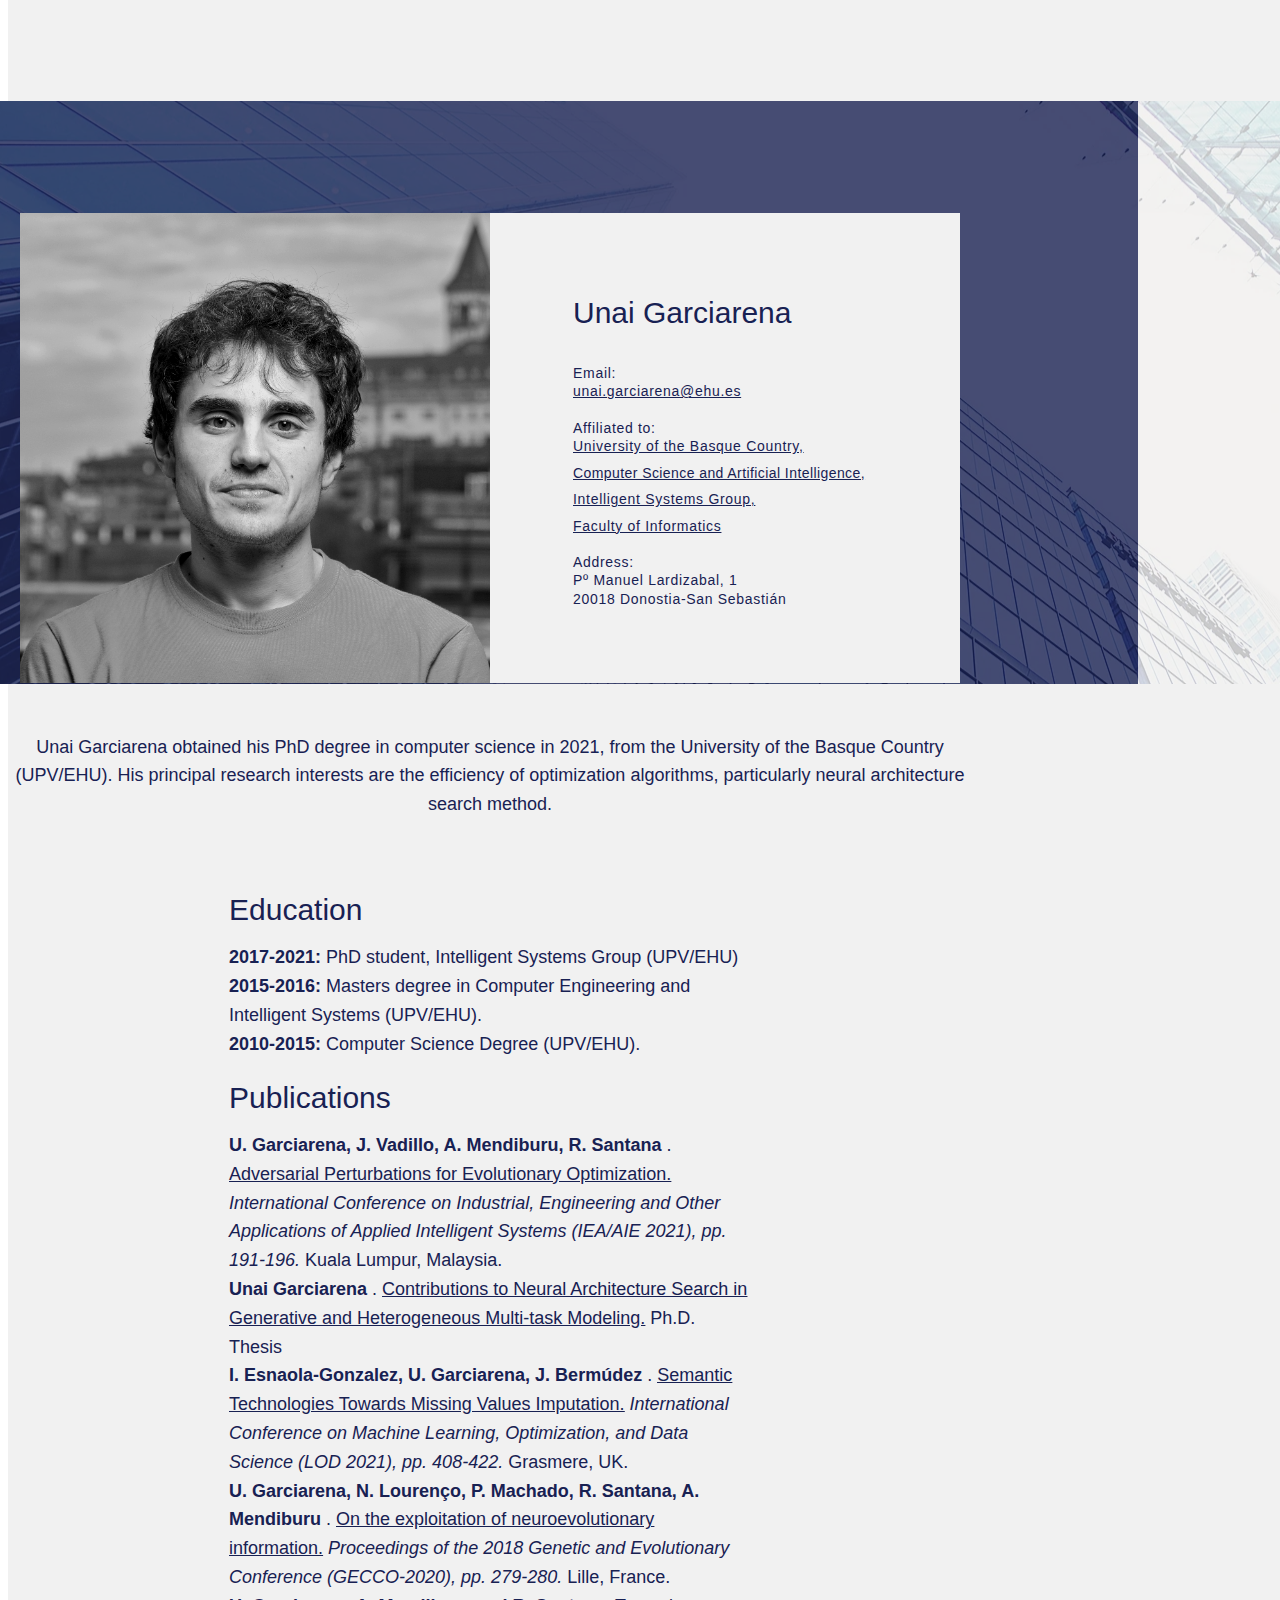
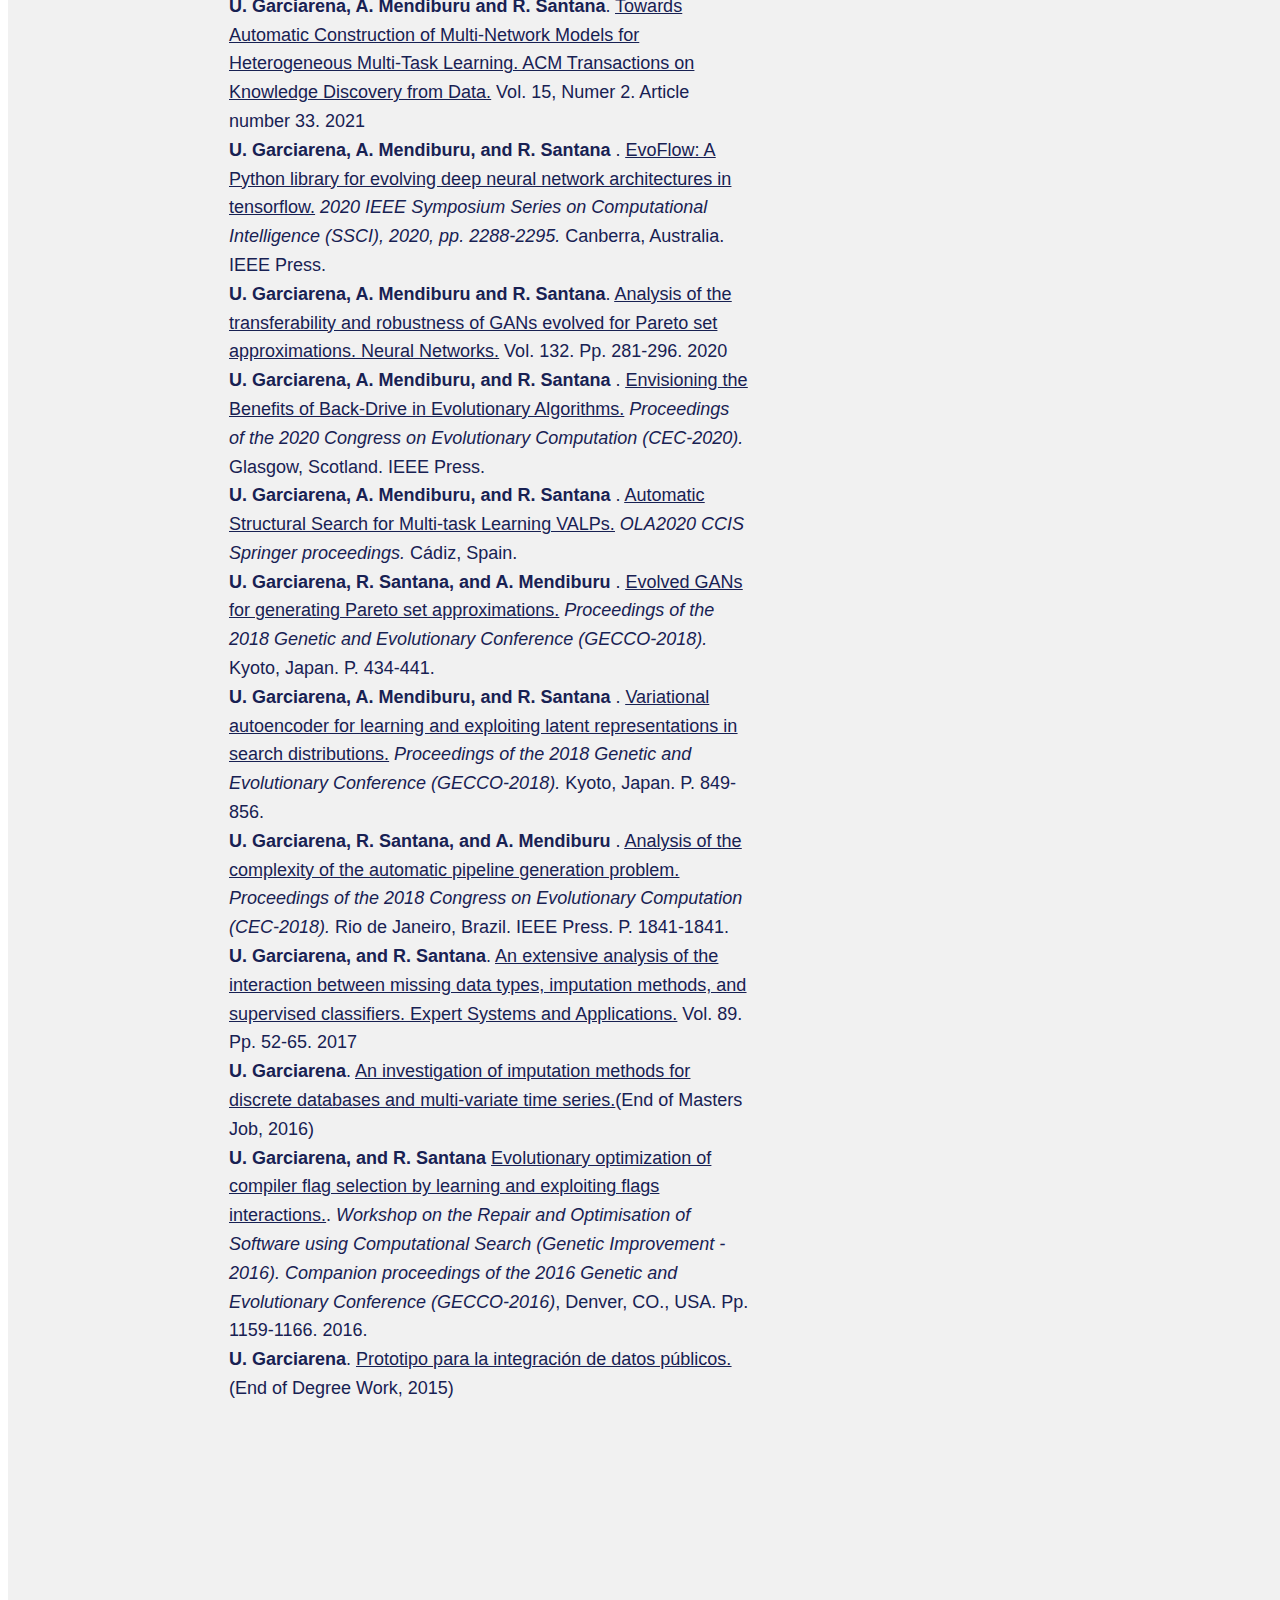
==== commit b2d05f90: "Update index.html" ====
--- a/index.html
+++ b/index.html
@@ -348,13 +348,17 @@
 <p class="font_8" style="text-align:center; line-height:1.6em;">&nbsp;</p>
 <h4 class="font_4"><span class="color_19" style="text-align:center;">Publications</span></h4>
 <p class="font_8">&nbsp;</p>
-                        
+
+<p class="font_7" style="line-height:1.6em; text-align:left;"><span class="color_19"><b>U. Garciarena, J. Vadillo, A. Mendiburu, R. Santana </b>. <u>
+<a href="https://doi.org/10.1007/978-3-030-79457-6_16" title="Bermudez"> Adversarial Perturbations for Evolutionary Optimization.</a></u>
+<em> International Conference on Industrial, Engineering and Other Applications of Applied Intelligent Systems (IEA/AIE 2021), pp. 191-196.</em>  Kuala Lumpur, Malaysia.</span></p>
+             
 <p class="font_7" style="line-height:1.6em; text-align:left;"> <span class="color_19"><b>Unai Garciarena </b>. <u>
 <a href="https://raw.githubusercontent.com/unaigarciarena/unaigarciarena.github.io/master/TesisUnai.pdf" title="Tesis" target="_blank">Contributions to Neural Architecture Search in Generative and Heterogeneous Multi-task Modeling.</a></u> Ph.D. Thesis</span></p>                        
                         
 <p class="font_7" style="line-height:1.6em; text-align:left;"><span class="color_19"><b>I. Esnaola-Gonzalez, U. Garciarena, J. Bermúdez </b>. <u>
 <a href="https://doi.org/10.1007/978-3-030-79457-6_16" title="Bermudez"> Semantic Technologies Towards Missing Values Imputation.</a></u>
-<em> International Conference on Industrial, Engineering and Other Applications of Applied Intelligent Systems (IEA/AIE 2021), pp. 191-196.</em>  Kuala Lumpur, Malaysia.</span></p>
+<em> International Conference on Machine Learning, Optimization, and Data Science (LOD 2021), pp. 408-422.</em>  Grasmere, UK.</span></p>
                         
 <p class="font_7" style="line-height:1.6em; text-align:left;"><span class="color_19"><b>U. Garciarena, N. Lourenço, P. Machado, R. Santana, A. Mendiburu </b>. <u>
 <a href="https://doi.org/10.1145/3449726.3459507" title="GECCOPoster"> On the exploitation of neuroevolutionary information.</a></u>
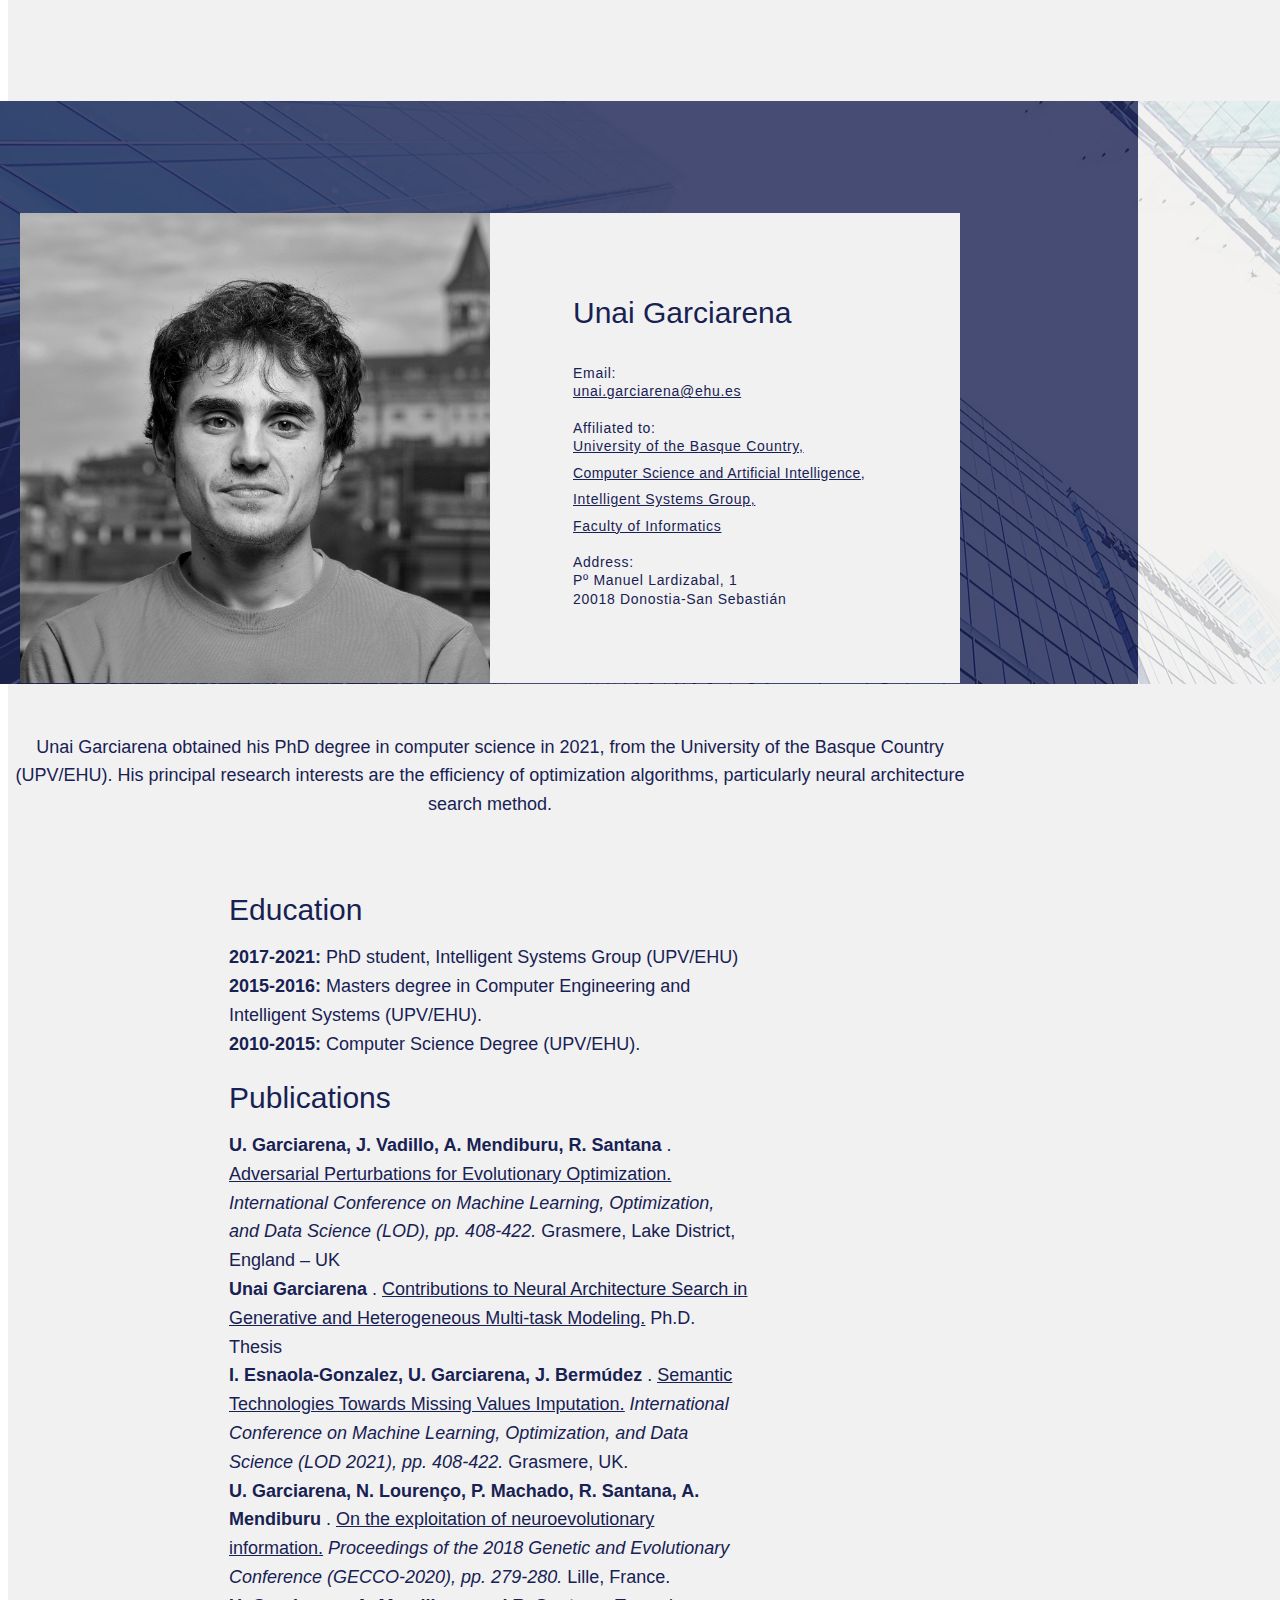
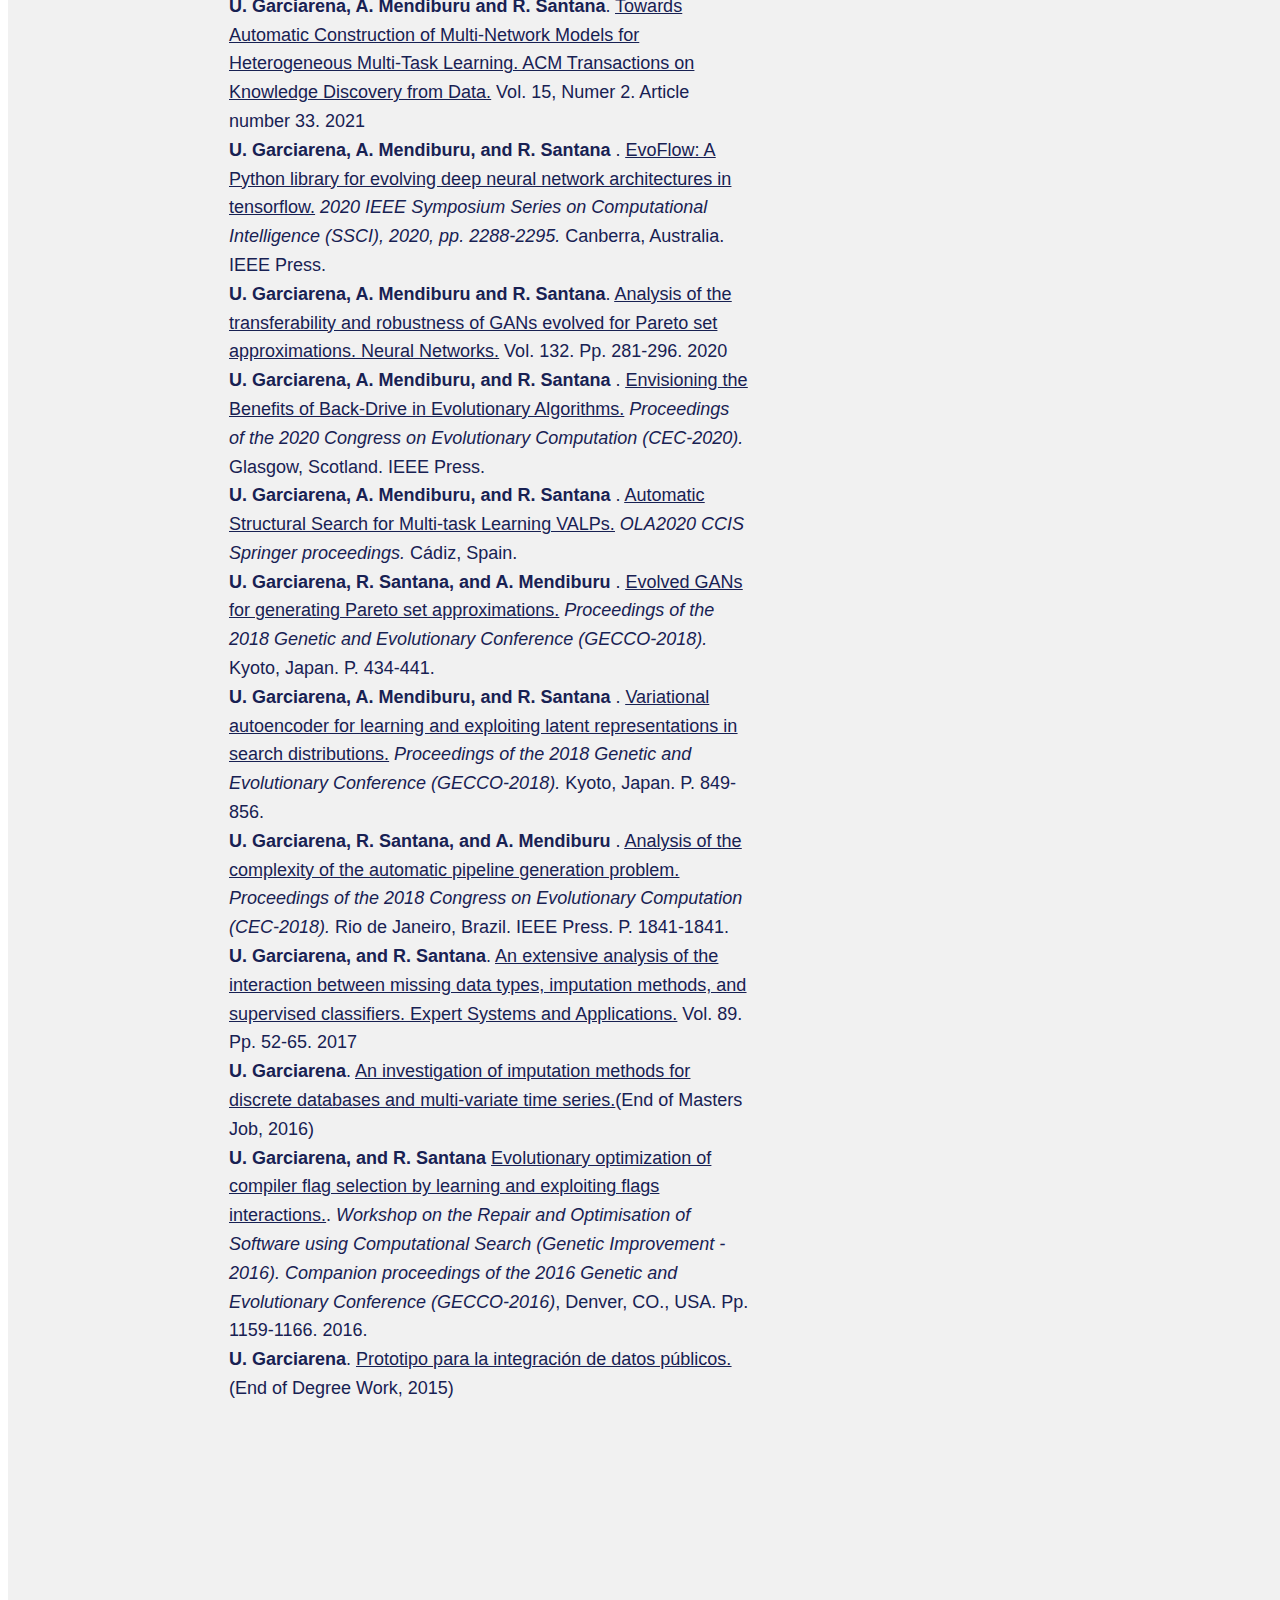
==== commit da434237: "Update index.html" ====
--- a/index.html
+++ b/index.html
@@ -351,7 +351,7 @@
 
 <p class="font_7" style="line-height:1.6em; text-align:left;"><span class="color_19"><b>U. Garciarena, J. Vadillo, A. Mendiburu, R. Santana </b>. <u>
 <a href="https://doi.org/10.1007/978-3-030-79457-6_16" title="Bermudez"> Adversarial Perturbations for Evolutionary Optimization.</a></u>
-<em> International Conference on Industrial, Engineering and Other Applications of Applied Intelligent Systems (IEA/AIE 2021), pp. 191-196.</em>  Kuala Lumpur, Malaysia.</span></p>
+<em> International Conference on Machine Learning, Optimization, and Data Science (LOD), pp. 408-422.</em> Grasmere, Lake District, England – UK </span></p>
              
 <p class="font_7" style="line-height:1.6em; text-align:left;"> <span class="color_19"><b>Unai Garciarena </b>. <u>
 <a href="https://raw.githubusercontent.com/unaigarciarena/unaigarciarena.github.io/master/TesisUnai.pdf" title="Tesis" target="_blank">Contributions to Neural Architecture Search in Generative and Heterogeneous Multi-task Modeling.</a></u> Ph.D. Thesis</span></p>                        
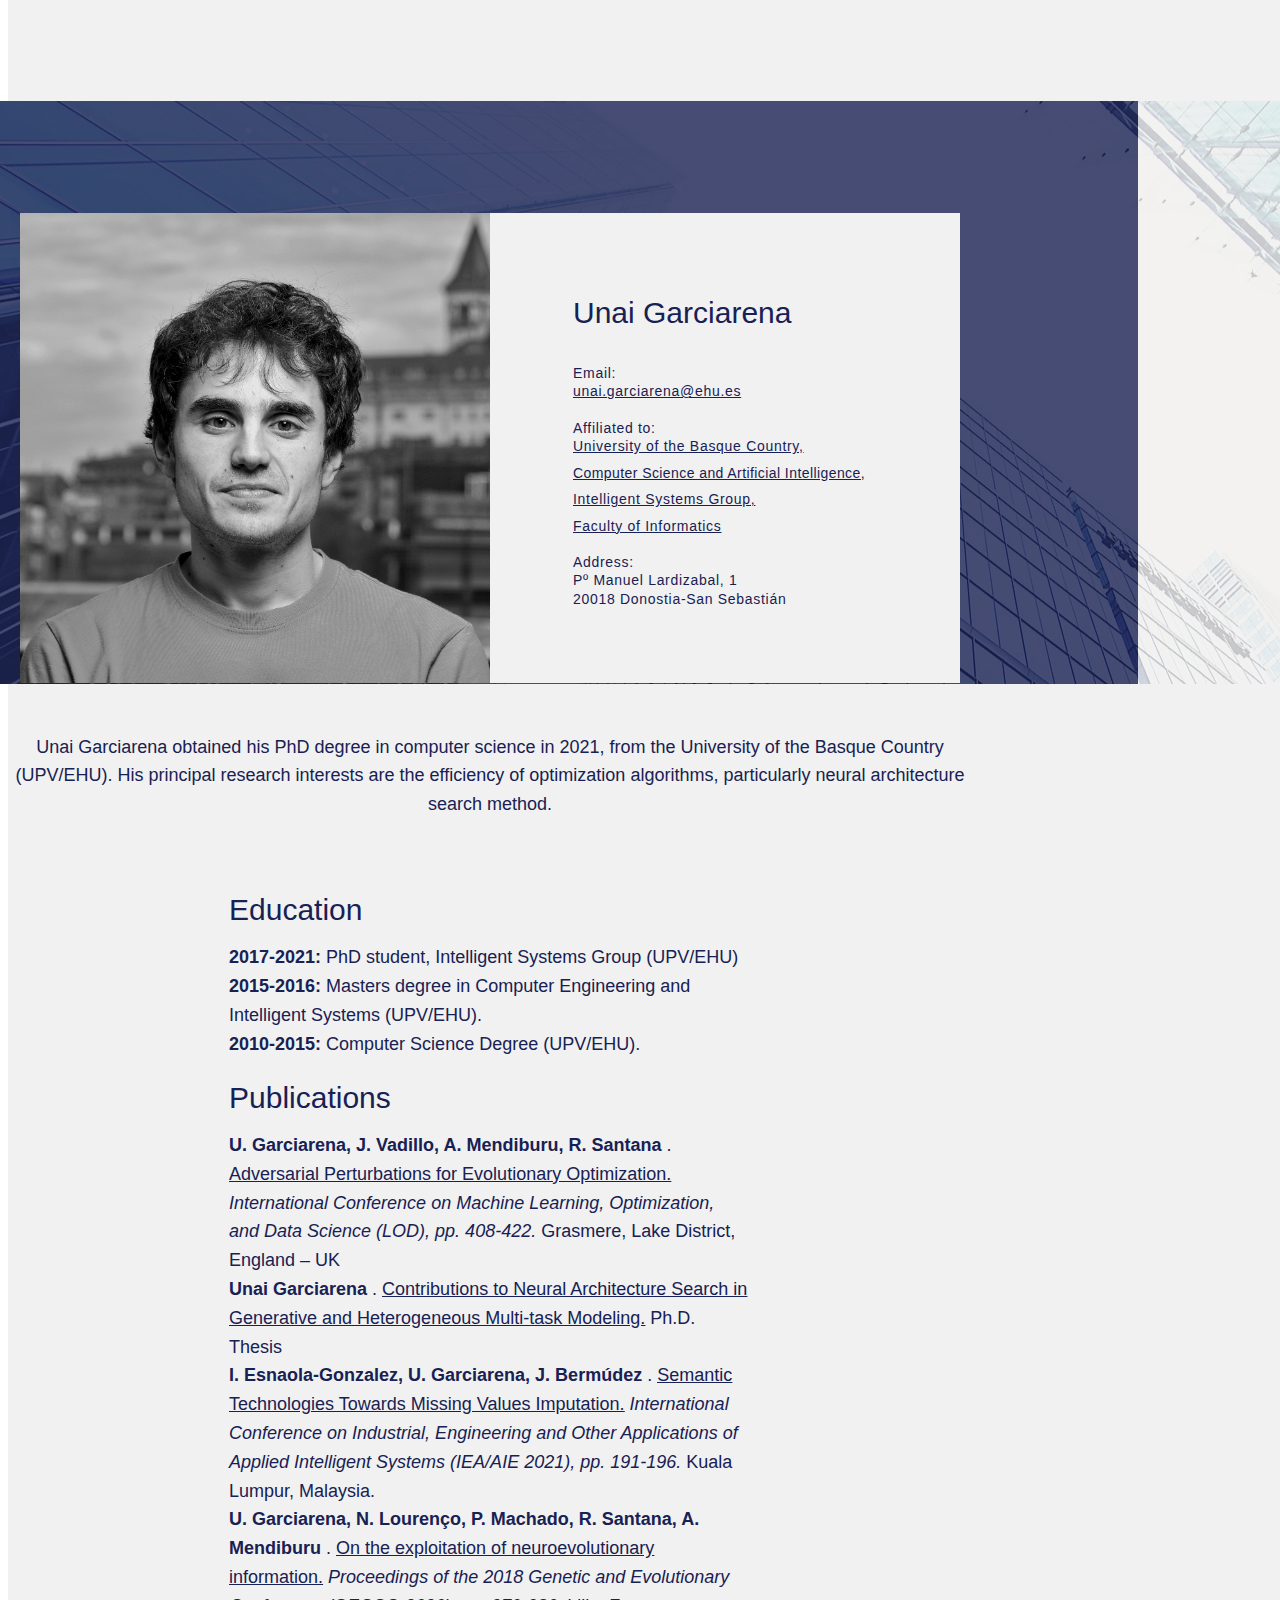
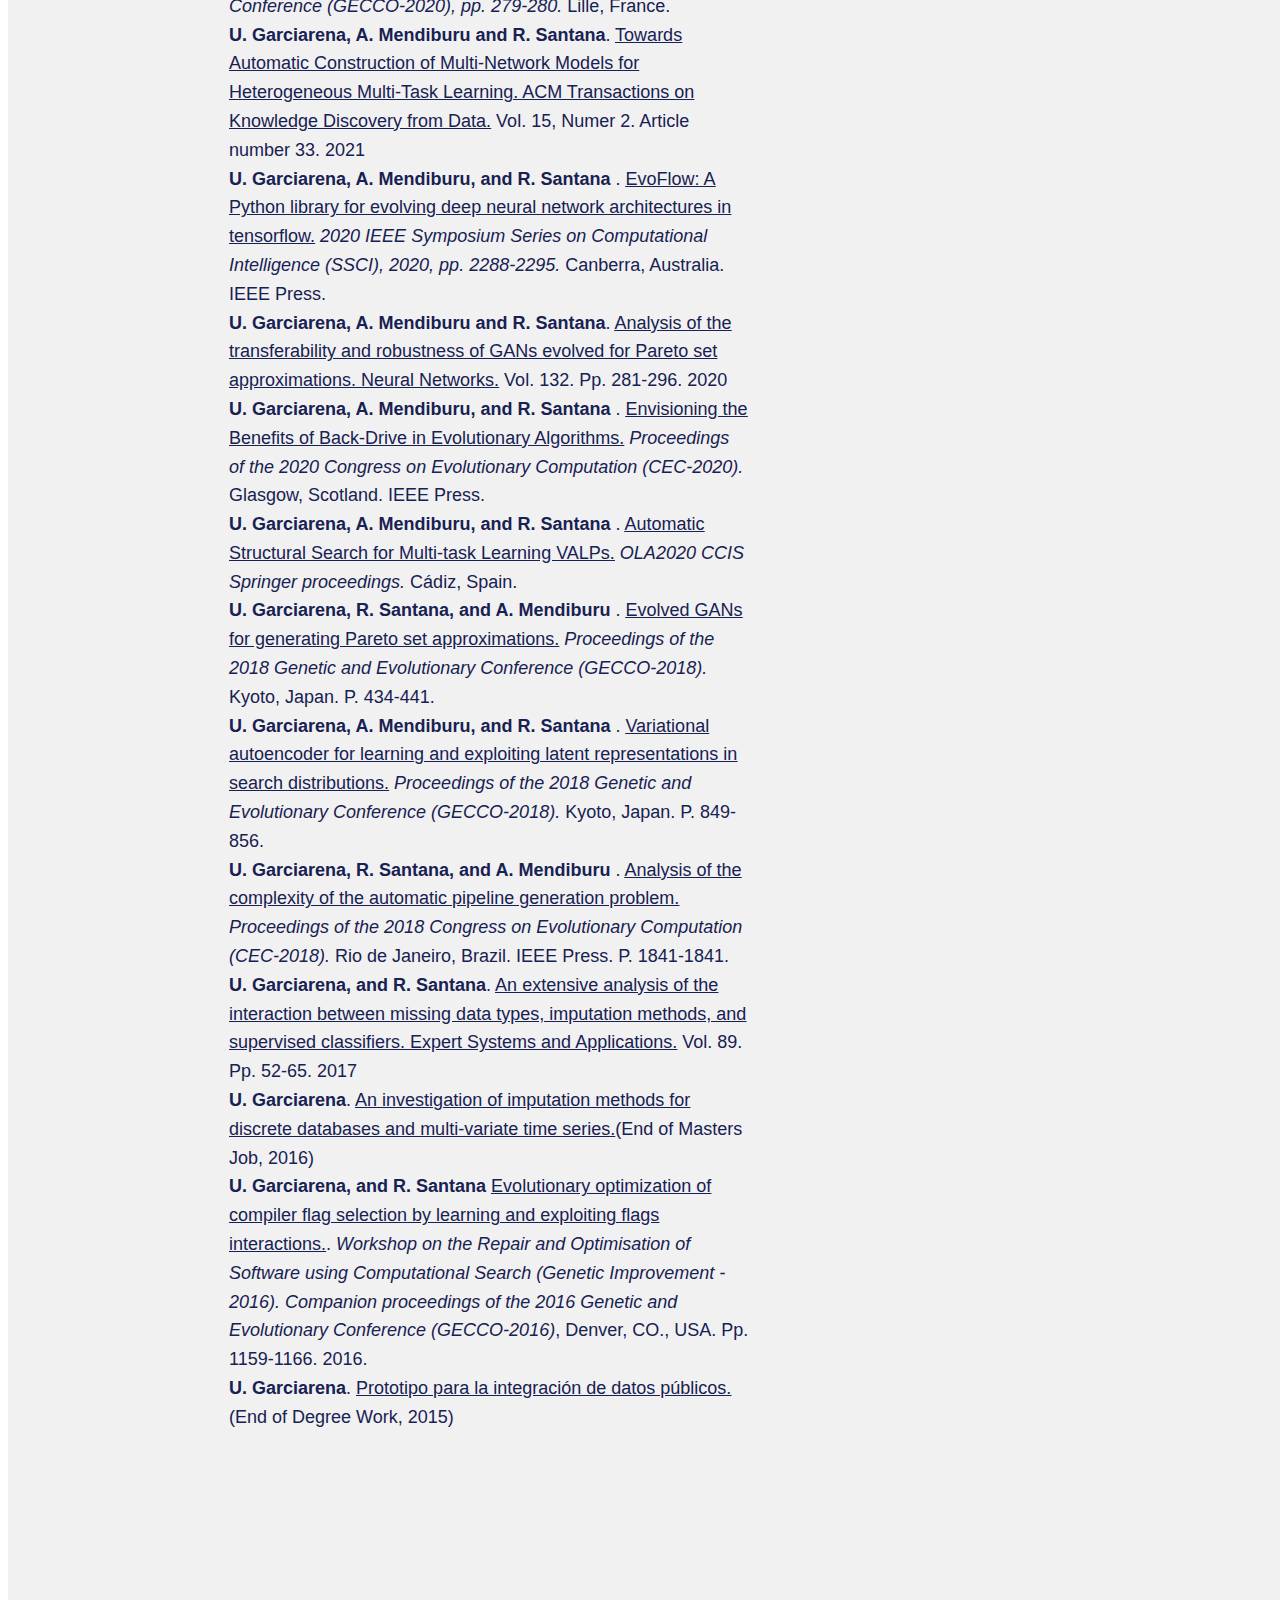
==== commit 1e1f18e0: "Update index.html" ====
--- a/index.html
+++ b/index.html
@@ -358,7 +358,7 @@
                         
 <p class="font_7" style="line-height:1.6em; text-align:left;"><span class="color_19"><b>I. Esnaola-Gonzalez, U. Garciarena, J. Bermúdez </b>. <u>
 <a href="https://doi.org/10.1007/978-3-030-79457-6_16" title="Bermudez"> Semantic Technologies Towards Missing Values Imputation.</a></u>
-<em> International Conference on Machine Learning, Optimization, and Data Science (LOD 2021), pp. 408-422.</em>  Grasmere, UK.</span></p>
+<em> International Conference on Industrial, Engineering and Other Applications of Applied Intelligent Systems (IEA/AIE 2021), pp. 191-196.</em>  Kuala Lumpur, Malaysia.</span></p>
                         
 <p class="font_7" style="line-height:1.6em; text-align:left;"><span class="color_19"><b>U. Garciarena, N. Lourenço, P. Machado, R. Santana, A. Mendiburu </b>. <u>
 <a href="https://doi.org/10.1145/3449726.3459507" title="GECCOPoster"> On the exploitation of neuroevolutionary information.</a></u>
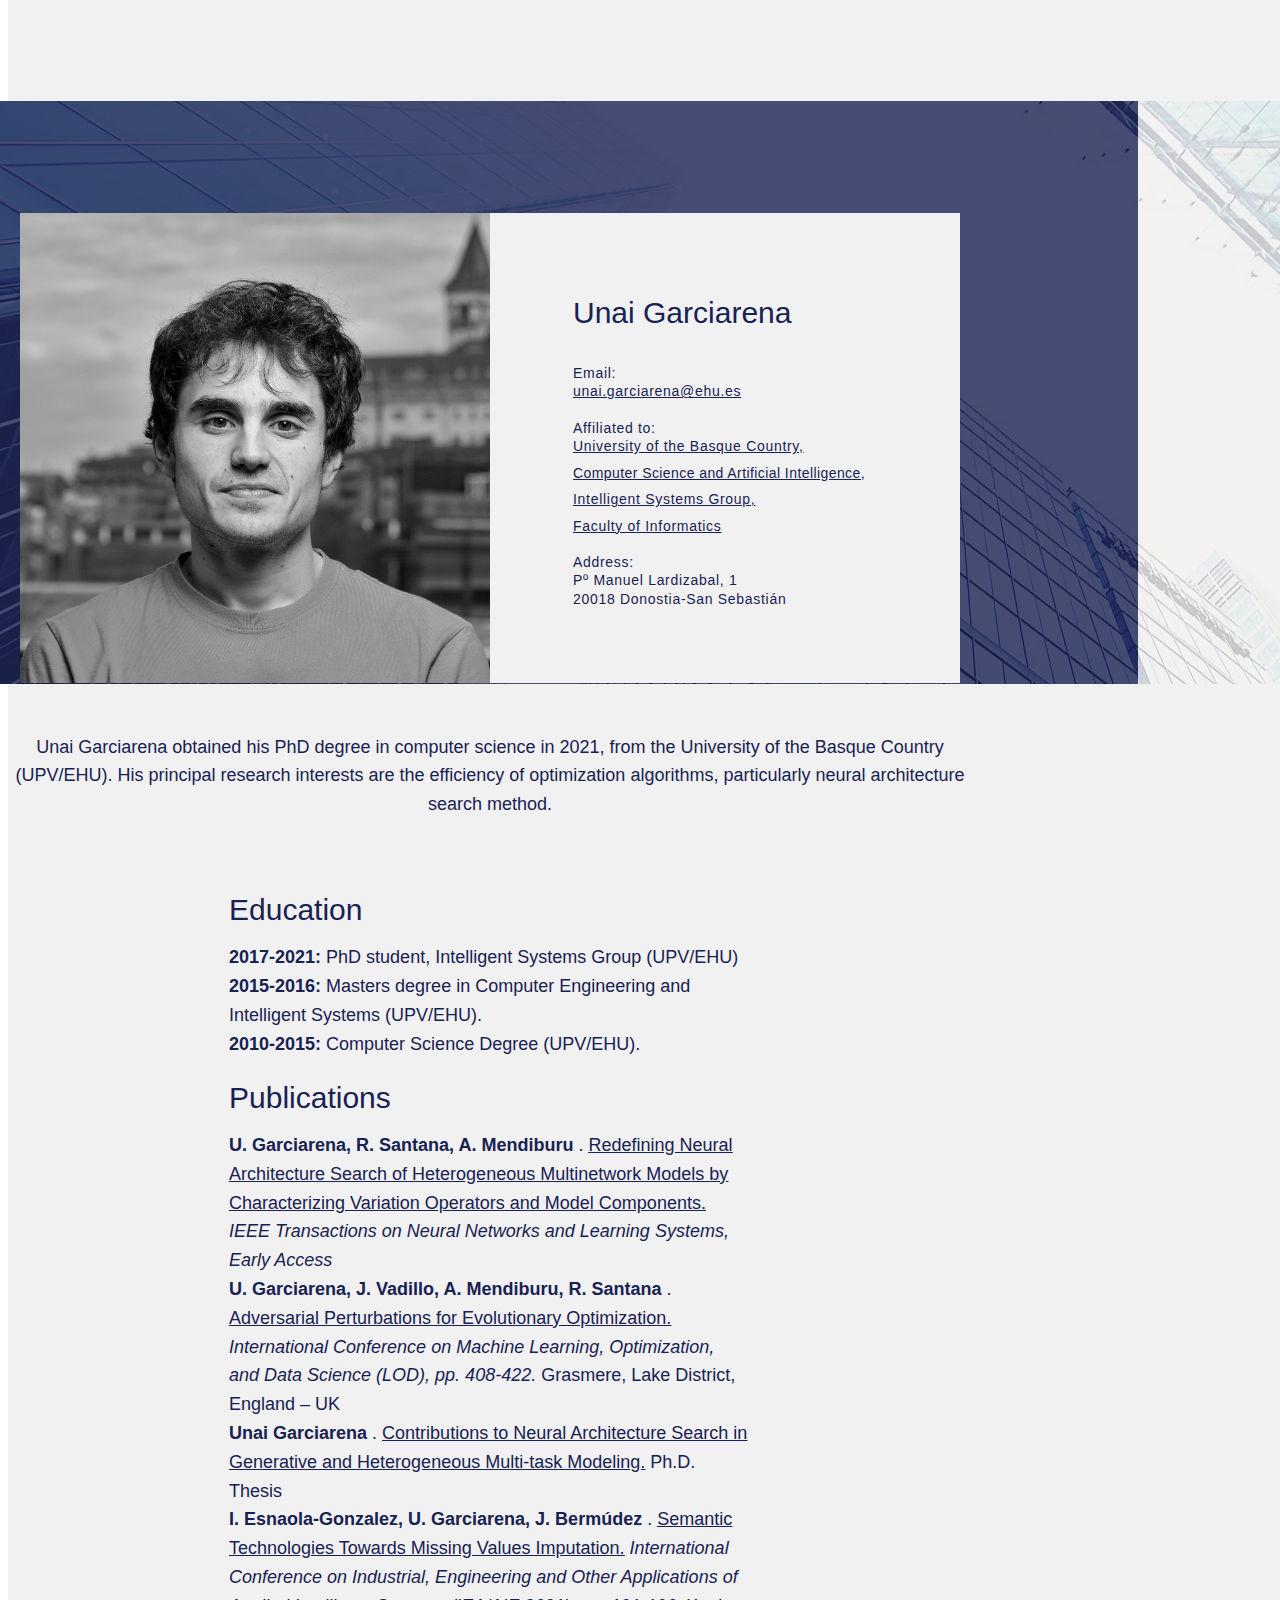
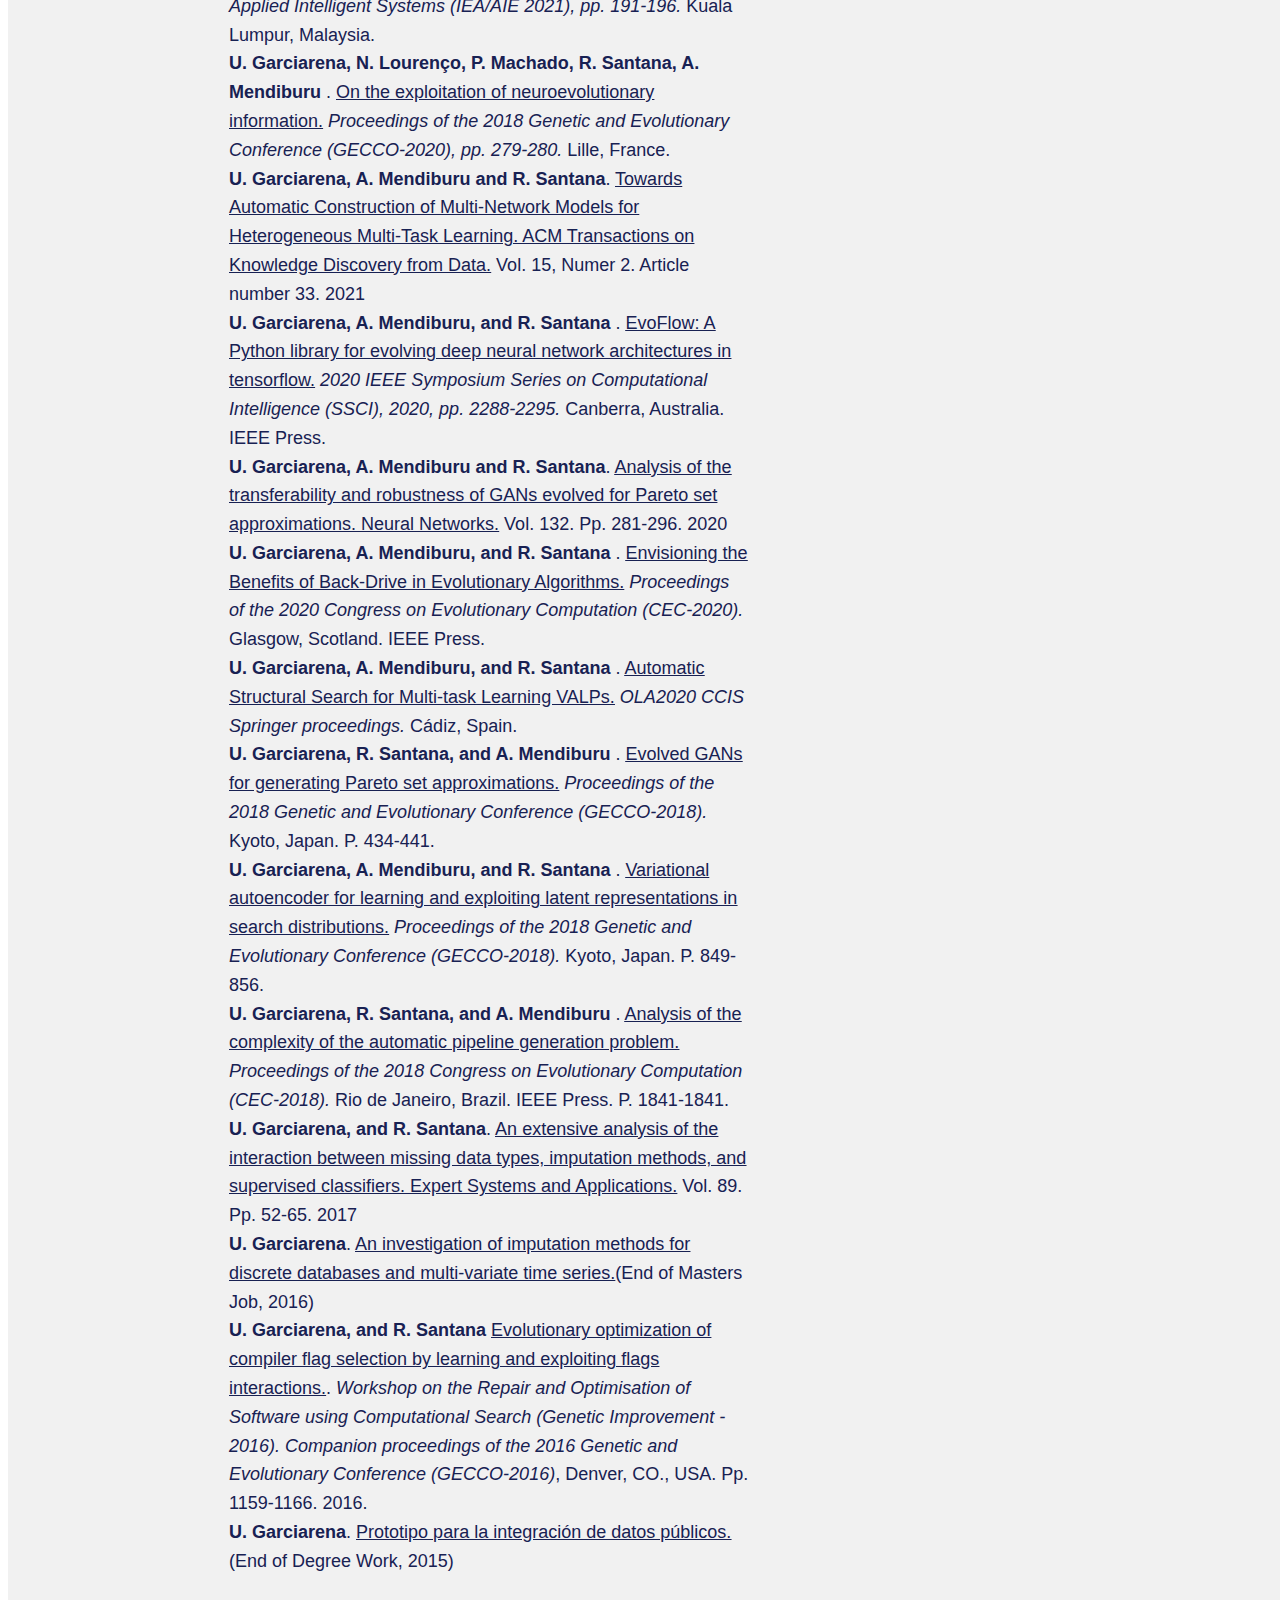
==== commit be503f17: "Update index.html" ====
--- a/index.html
+++ b/index.html
@@ -349,10 +349,14 @@
 <h4 class="font_4"><span class="color_19" style="text-align:center;">Publications</span></h4>
 <p class="font_8">&nbsp;</p>
 
+<p class="font_7" style="line-height:1.6em; text-align:left;"><span class="color_19"><b>U. Garciarena, R. Santana, A. Mendiburu </b>. <u>
+<a href="https://doi.org/10.1109/TNNLS.2023.3242877" title="TNNLS"> Redefining Neural Architecture Search of Heterogeneous Multinetwork Models by Characterizing Variation Operators and Model Components.</a></u>
+    <em> IEEE Transactions on Neural Networks and Learning Systems, <i>Early Access</i> </span></p>
+
 <p class="font_7" style="line-height:1.6em; text-align:left;"><span class="color_19"><b>U. Garciarena, J. Vadillo, A. Mendiburu, R. Santana </b>. <u>
-<a href="https://doi.org/10.1007/978-3-030-79457-6_16" title="Bermudez"> Adversarial Perturbations for Evolutionary Optimization.</a></u>
+<a href="https://doi.org/10.1007/978-3-030-95470-3_31" title="Vadillo"> Adversarial Perturbations for Evolutionary Optimization.</a></u>
 <em> International Conference on Machine Learning, Optimization, and Data Science (LOD), pp. 408-422.</em> Grasmere, Lake District, England – UK </span></p>
-             
+
 <p class="font_7" style="line-height:1.6em; text-align:left;"> <span class="color_19"><b>Unai Garciarena </b>. <u>
 <a href="https://raw.githubusercontent.com/unaigarciarena/unaigarciarena.github.io/master/TesisUnai.pdf" title="Tesis" target="_blank">Contributions to Neural Architecture Search in Generative and Heterogeneous Multi-task Modeling.</a></u> Ph.D. Thesis</span></p>                        
                         
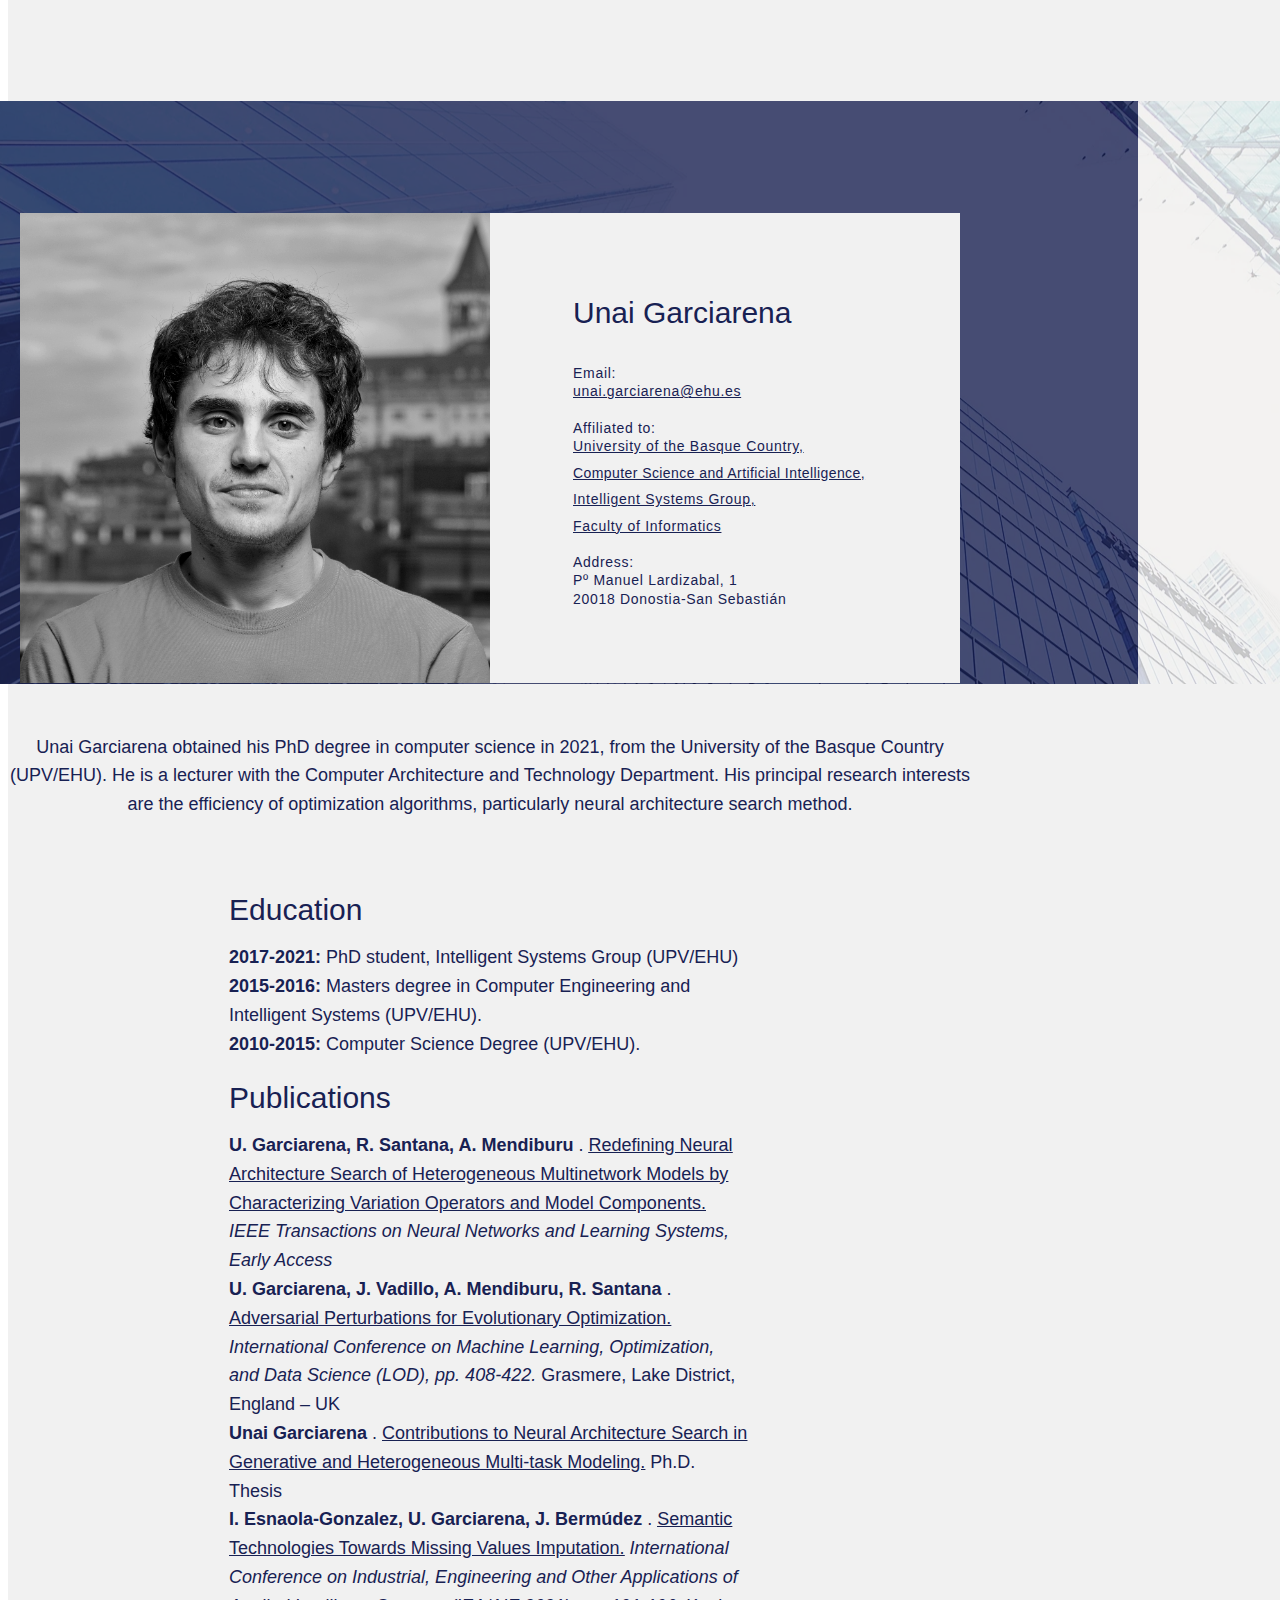
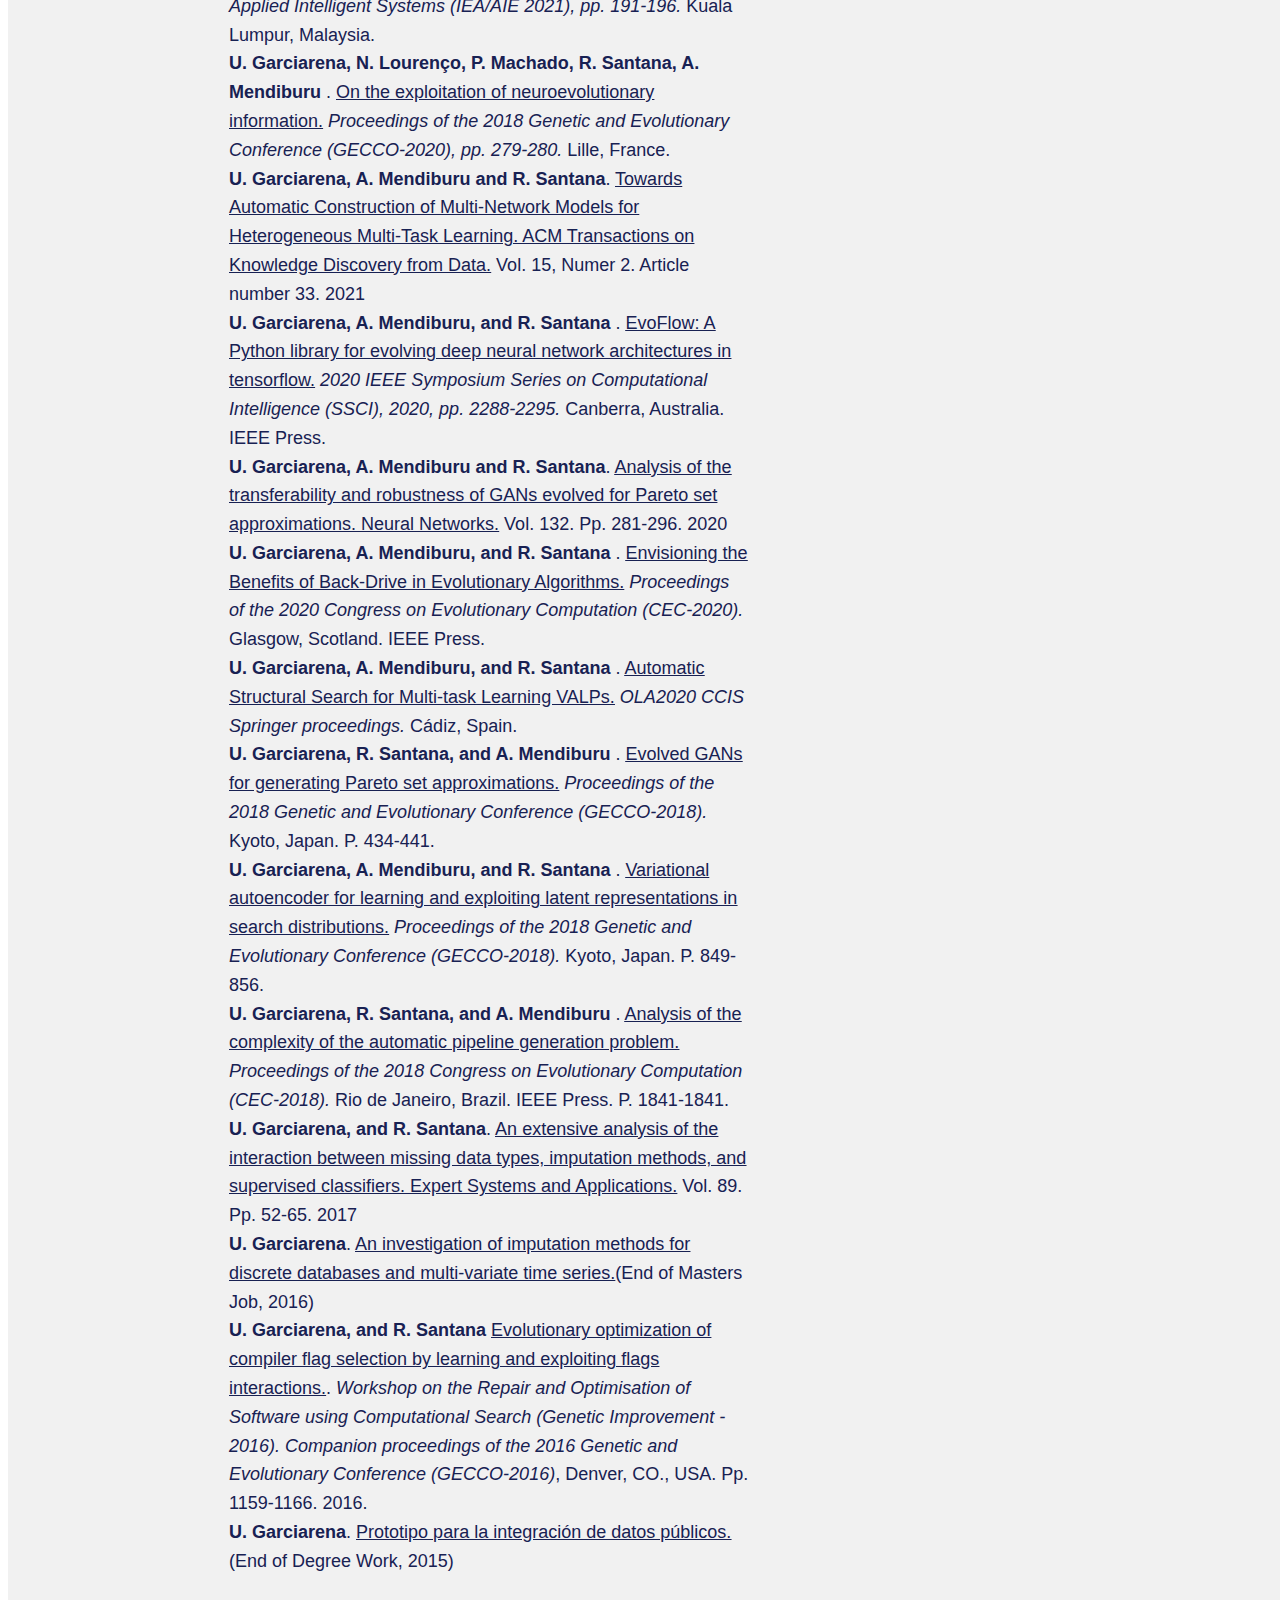
==== commit a2994eb2: "Update index.html" ====
--- a/index.html
+++ b/index.html
@@ -429,7 +429,7 @@
 
 </div>
 <p class="font_8">&nbsp;</p>
-<p class="font_7" style="line-height:1.6em; text-align:center;"><span class="color_19">Unai Garciarena obtained his PhD degree in computer science in 2021, from the University of the Basque Country (UPV/EHU). His principal research interests are the efficiency of optimization algorithms, particularly neural architecture search method.</span></p>
+<p class="font_7" style="line-height:1.6em; text-align:center;"><span class="color_19">Unai Garciarena obtained his PhD degree in computer science in 2021, from the University of the Basque Country (UPV/EHU). He is a lecturer with the Computer Architecture and Technology Department. His principal research interests are the efficiency of optimization algorithms, particularly neural architecture search method.</span></p>
 
 <div style="left: 20px; width: 940px; position: absolute; visibility: inherit; top: 2px; height: 75px;" class="s13" id="comp-irlsj9dd" data-reactid=".0.$SITE_ROOT.$desktop_siteRoot.$PAGES_CONTAINER.1.1.$SITE_PAGES.$c1dmp.1.$comp-irlsujb1.1.$mediairm34ucq1/=1$mediairm34ucq1.1.$comp-irlsj9dd"><div style="width:24px;height:24px;margin-bottom:0;margin-right:24px;display:inline-block;" class="s6imageItem" id="comp-irlsjjph2image" data-reactid=".0.$SITE_ROOT.$desktop_siteRoot.$PAGES_CONTAINER.1.1.$SITE_PAGES.$c1dmp.1.$comp-irlsujb1.1.$mediairm34ucq1/=1$mediairm34ucq1.1.$comp-irlsj9dd.1.$comp-irlsjjph.0.2">
     <a href="http://www.twitter.com/wix" target="_blank" data-content="http://www.twitter.com/wix" data-type="external" id="comp-irlsjjph2imagelink" class="s6imageItemlink" data-reactid=".0.$SITE_ROOT.$desktop_siteRoot.$PAGES_CONTAINER.1.1.$SITE_PAGES.$c1dmp.1.$comp-irlsujb1.1.$mediairm34ucq1/=1$mediairm34ucq1.1.$comp-irlsj9dd.1.$comp-irlsjjph.0.2.0"></a><div style="position: absolute; width: 24px; height: 24px;" id="comp-irlsjjph2imageimage" class="s6imageItemimage" data-reactid=".0.$SITE_ROOT.$desktop_siteRoot.$PAGES_CONTAINER.1.1.$SITE_PAGES.$c1dmp.1.$comp-irlsujb1.1.$mediairm34ucq1/=1$mediairm34ucq1.1.$comp-irlsj9dd.1.$comp-irlsjjph.0.2.0.0">
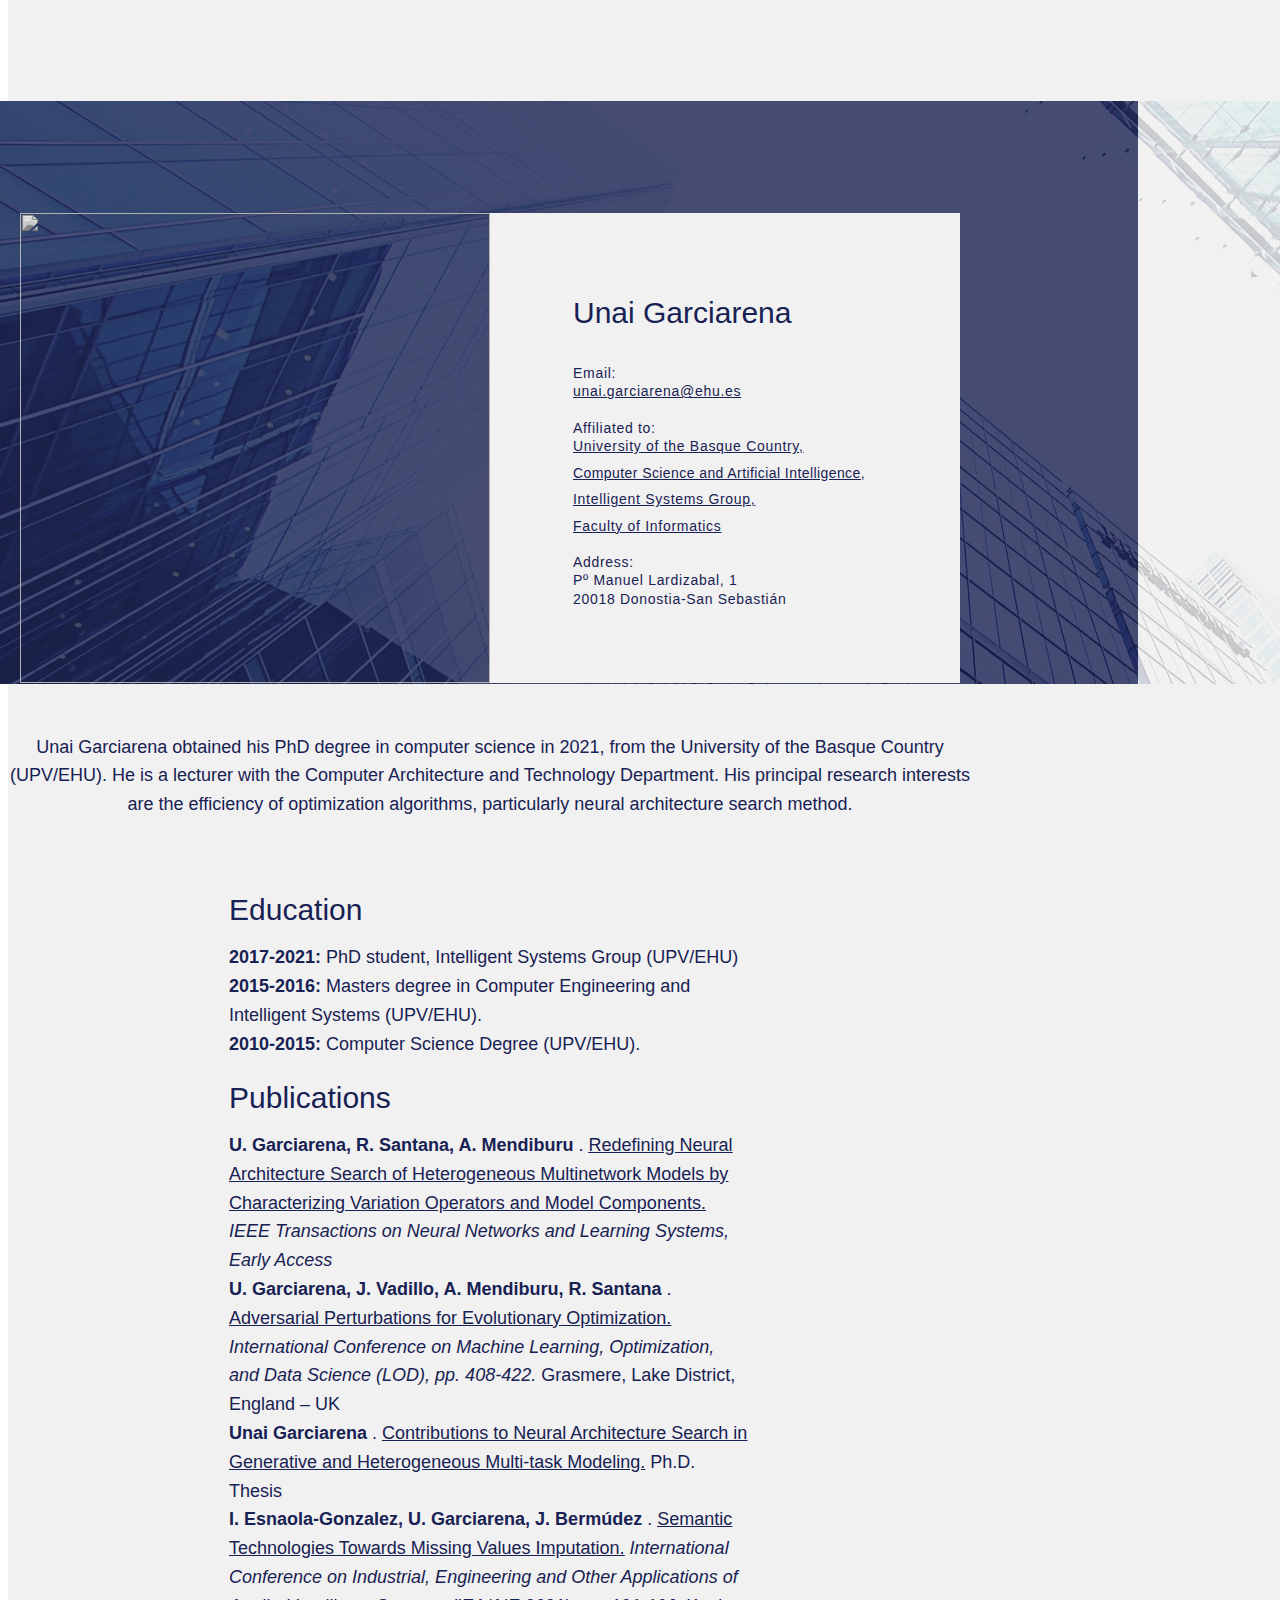
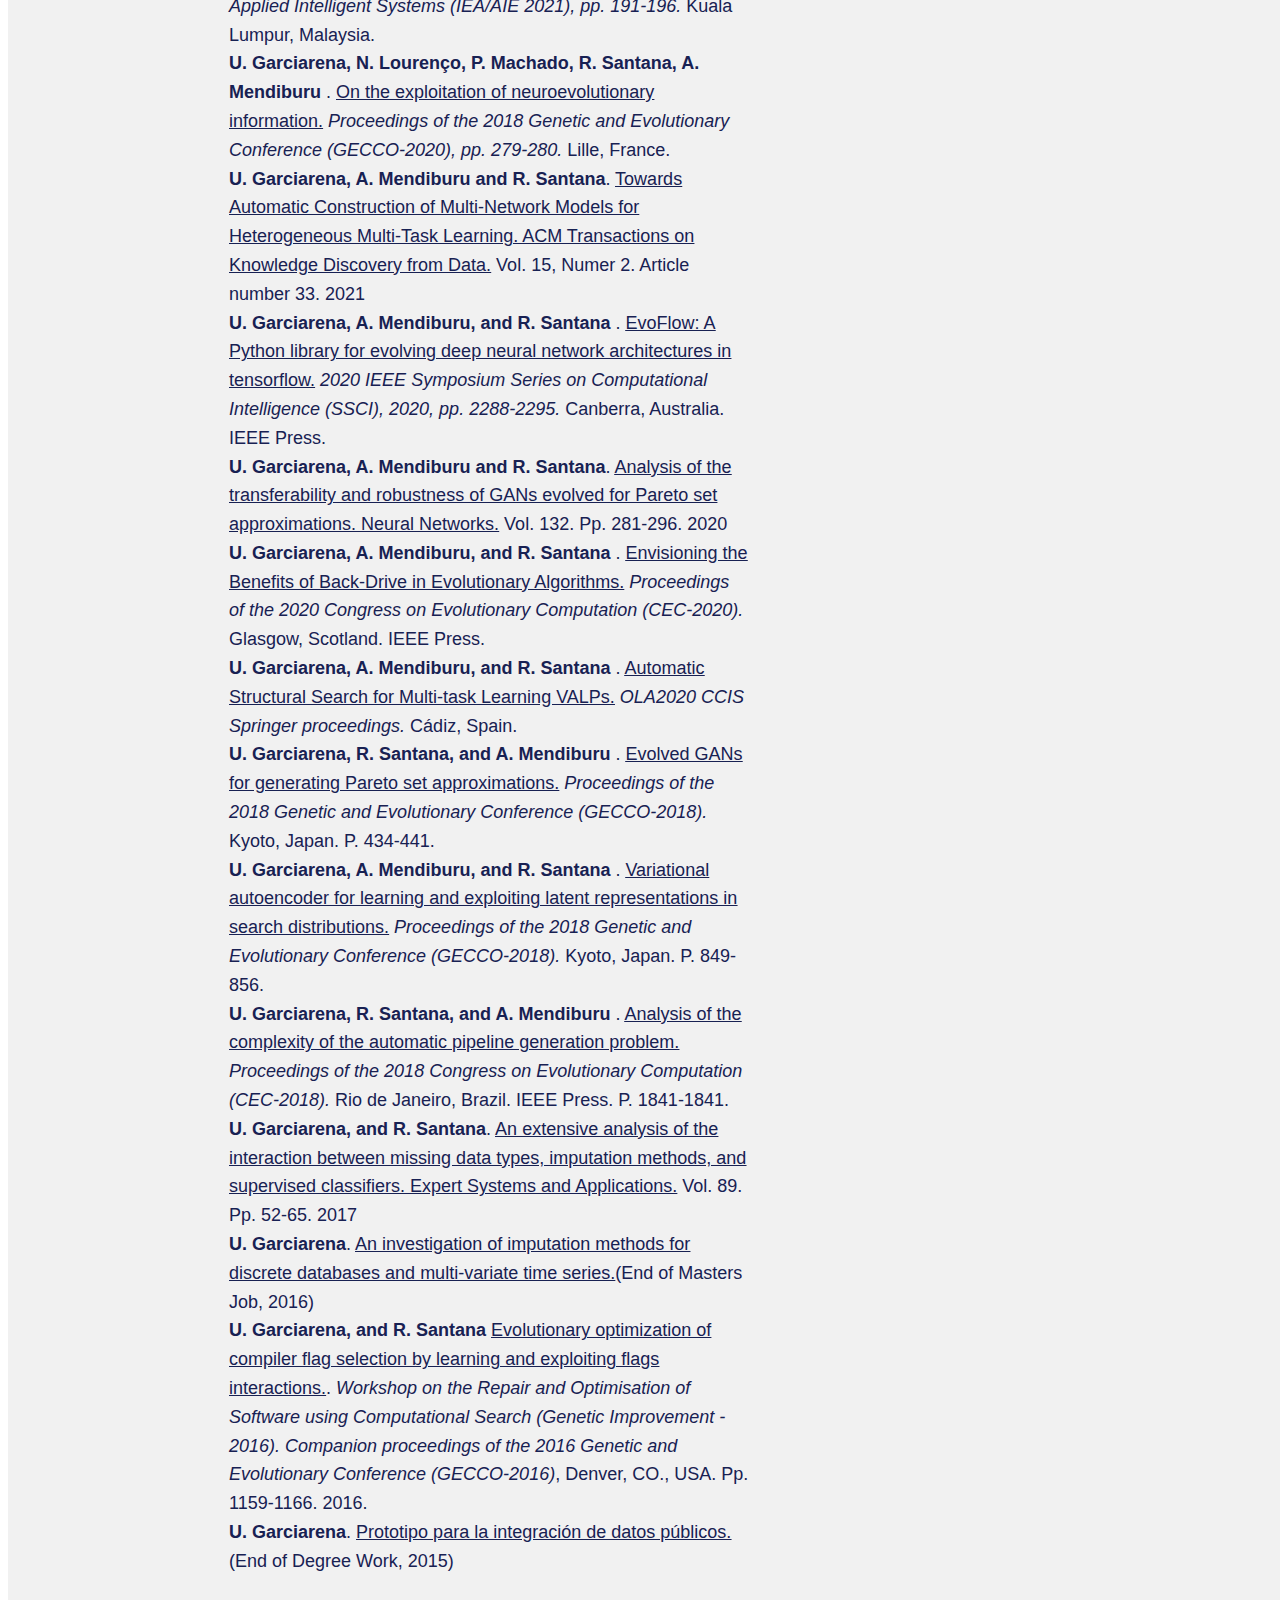
==== commit 493516d7: "Update index.html" ====
--- a/index.html
+++ b/index.html
@@ -450,7 +450,7 @@
                     <div style="position:absolute;width:980px;top:0;bottom:0;left:calc((100% - 980px) * 0.5);" id="mediairm34ucq7inlineContent" class="s3inlineContent" data-reactid=".0.$SITE_ROOT.$desktop_siteRoot.$PAGES_CONTAINER.1.1.$SITE_PAGES.$c1dmp.1.$comp-irls0xdi.1.$mediairm34ucq7/=1$mediairm34ucq7.1">
                         <div style="left: 20px; position: absolute; visibility: inherit; top: 112px; width: 470px; height: 470px;" data-exact-height="470" data-content-padding-horizontal="0" data-content-padding-vertical="0" title="" class="s14" id="comp-isuax1ud" data-reactid=".0.$SITE_ROOT.$desktop_siteRoot.$PAGES_CONTAINER.1.1.$SITE_PAGES.$c1dmp.1.$comp-irls0xdi.1.$mediairm34ucq7/=1$mediairm34ucq7.1.$comp-isuax1ud">
                         <div style="width: 470px; height: 470px;" id="comp-isuax1udlink" class="s14link" data-reactid=".0.$SITE_ROOT.$desktop_siteRoot.$PAGES_CONTAINER.1.1.$SITE_PAGES.$c1dmp.1.$comp-irls0xdi.1.$mediairm34ucq7/=1$mediairm34ucq7.1.$comp-isuax1ud.0"><div style="position: relative; transform: translateZ(0px); width: 470px; height: 470px;" id="comp-isuax1udimg" class="s14img" data-reactid=".0.$SITE_ROOT.$desktop_siteRoot.$PAGES_CONTAINER.1.1.$SITE_PAGES.$c1dmp.1.$comp-irls0xdi.1.$mediairm34ucq7/=1$mediairm34ucq7.1.$comp-isuax1ud.0.0">
-                            <div class="s14imgpreloader" id="comp-isuax1udimgpreloader" data-reactid=".0.$SITE_ROOT.$desktop_siteRoot.$PAGES_CONTAINER.1.1.$SITE_PAGES.$c1dmp.1.$comp-irls0xdi.1.$mediairm34ucq7/=1$mediairm34ucq7.1.$comp-isuax1ud.0.0.0"></div><img id="comp-isuax1udimgimage" style="filter: url(&quot;#kennedy-comp-isuax1udimg&quot;); width: 470px; height: 470px; object-fit: cover;" alt="" data-reactid=".0.$SITE_ROOT.$desktop_siteRoot.$PAGES_CONTAINER.1.1.$SITE_PAGES.$c1dmp.1.$comp-irls0xdi.1.$mediairm34ucq7/=1$mediairm34ucq7.1.$comp-isuax1ud.0.0.$imagekennedy-comp-isuax1udimg" src="./Unai Garciarena_files/jj.jpg">
+                            <div class="s14imgpreloader" id="comp-isuax1udimgpreloader" data-reactid=".0.$SITE_ROOT.$desktop_siteRoot.$PAGES_CONTAINER.1.1.$SITE_PAGES.$c1dmp.1.$comp-irls0xdi.1.$mediairm34ucq7/=1$mediairm34ucq7.1.$comp-isuax1ud.0.0.0"></div><img id="comp-isuax1udimgimage" style="filter: url(&quot;#kennedy-comp-isuax1udimg&quot;); width: 470px; height: 470px; object-fit: cover;" alt="" data-reactid=".0.$SITE_ROOT.$desktop_siteRoot.$PAGES_CONTAINER.1.1.$SITE_PAGES.$c1dmp.1.$comp-irls0xdi.1.$mediairm34ucq7/=1$mediairm34ucq7.1.$comp-isuax1ud.0.0.$imagekennedy-comp-isuax1udimg" src="./Unai Garciarena_files/_MG_9431.jpg">
                             <svg version="1.1" style="left: 0px; top: 0px; overflow: hidden; position: absolute; visibility: hidden; width: 470px; height: 470px;" data-reactid=".0.$SITE_ROOT.$desktop_siteRoot.$PAGES_CONTAINER.1.1.$SITE_PAGES.$c1dmp.1.$comp-irls0xdi.1.$mediairm34ucq7/=1$mediairm34ucq7.1.$comp-isuax1ud.0.0.$svgkennedy-comp-isuax1udimg"><defs data-reactid=".0.$SITE_ROOT.$desktop_siteRoot.$PAGES_CONTAINER.1.1.$SITE_PAGES.$c1dmp.1.$comp-irls0xdi.1.$mediairm34ucq7/=1$mediairm34ucq7.1.$comp-isuax1ud.0.0.$svgkennedy-comp-isuax1udimg.$defskennedy-comp-isuax1udimg"><filter id="kennedy-comp-isuax1udimg" color-interpolation="sRGB" color-interpolation-filters="sRGB">     
                                 <fecomponenttransfer result="srcRGB"></fecomponenttransfer><fecolormatrix type="saturate" values="0"></fecolormatrix>                 <fecomponenttransfer><fefuncr type="linear" slope="1.1" intercept="-0.05"></fefuncr><fefuncg type="linear" slope="1.1" intercept="-0.05"></fefuncg><fefuncb type="linear" slope="1.1" intercept="-0.05"></fefuncb></fecomponenttransfer>                 <fecomponenttransfer><fefuncr type="linear" slope="0.9"></fefuncr><fefuncg type="linear" slope="0.9"></fefuncg><fefuncb type="linear" slope="0.9"></fefuncb></fecomponenttransfer><fecomponenttransfer></fecomponenttransfer></filter></defs></svg></div></div></div>
                         <div style="left: 490px; width: 470px; position: absolute; visibility: inherit; top: 112px; height: 470px;" class="s15" id="comp-isylwyqk" data-reactid=".0.$SITE_ROOT.$desktop_siteRoot.$PAGES_CONTAINER.1.1.$SITE_PAGES.$c1dmp.1.$comp-irls0xdi.1.$mediairm34ucq7/=1$mediairm34ucq7.1.$comp-isylwyqk"><div id="comp-isylwyqkbg" class="s15bg" data-reactid=".0.$SITE_ROOT.$desktop_siteRoot.$PAGES_CONTAINER.1.1.$SITE_PAGES.$c1dmp.1.$comp-irls0xdi.1.$mediairm34ucq7/=1$mediairm34ucq7.1.$comp-isylwyqk.0"></div>
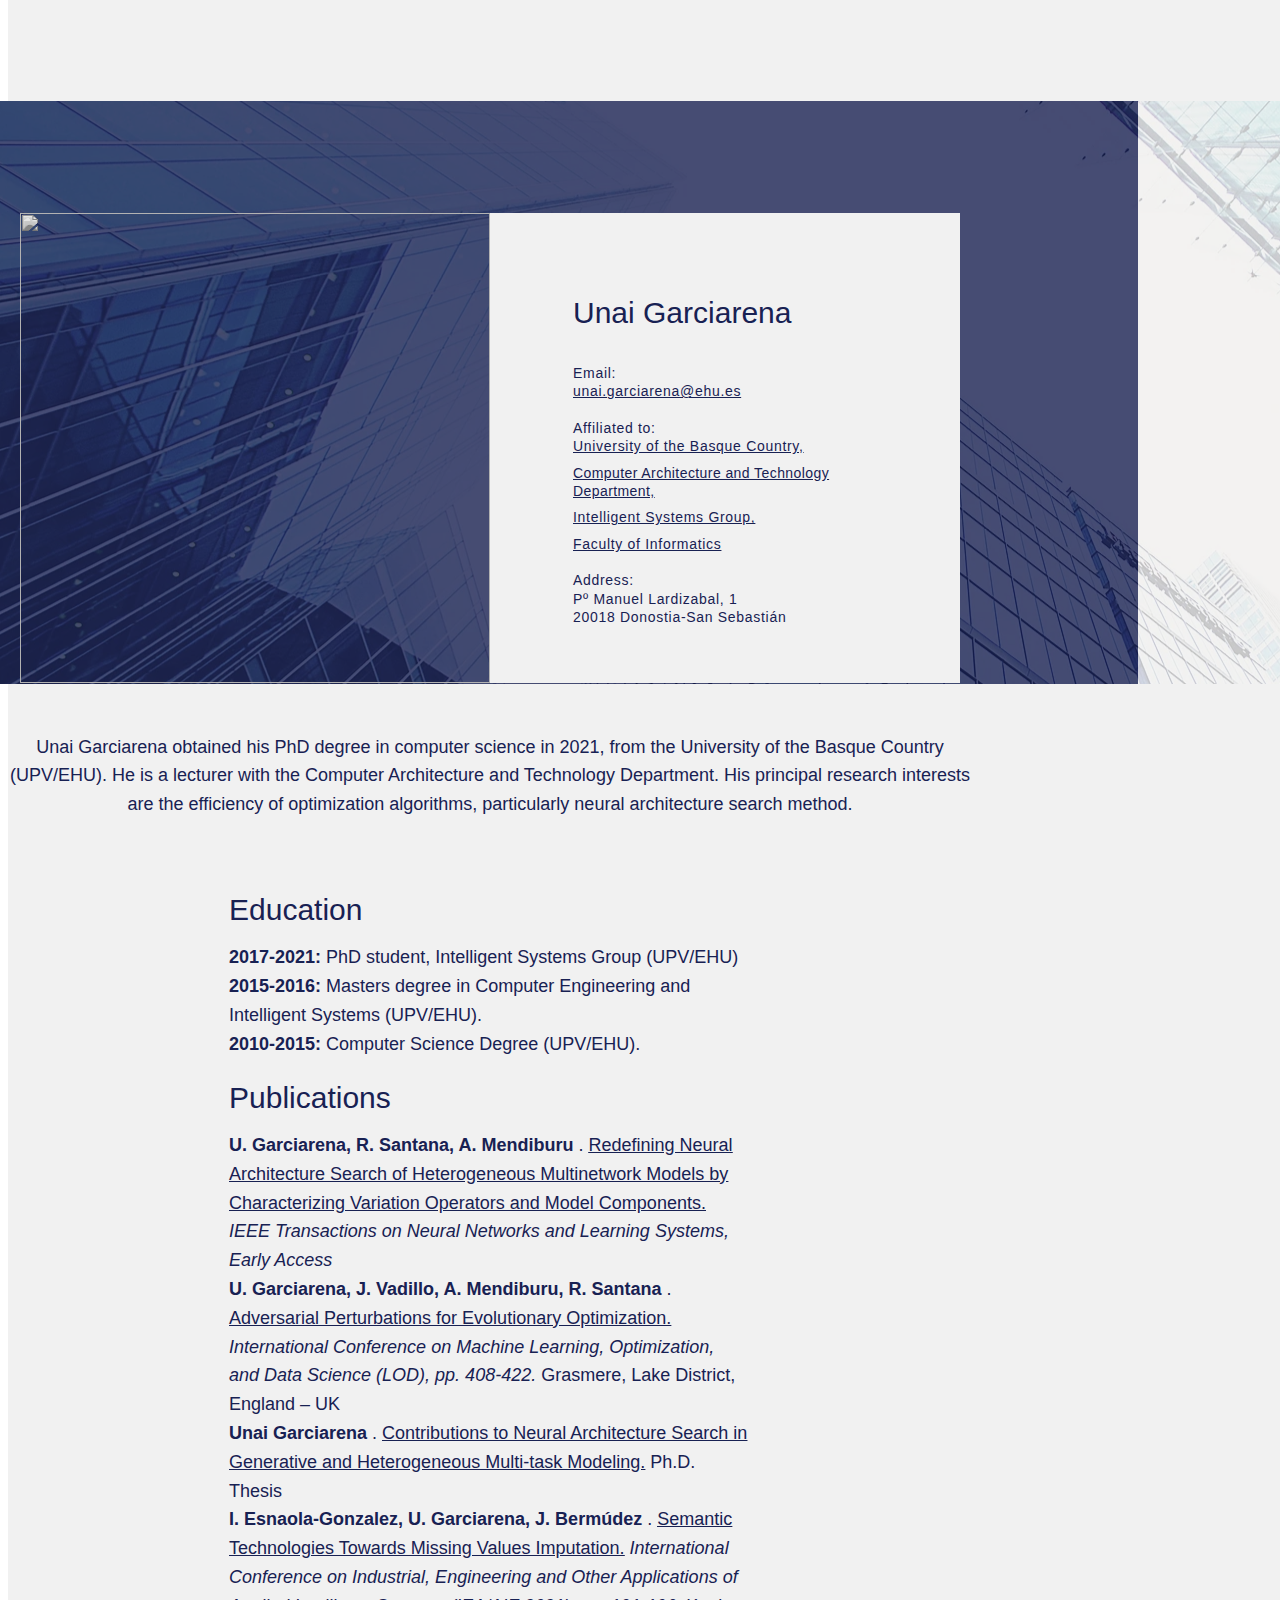
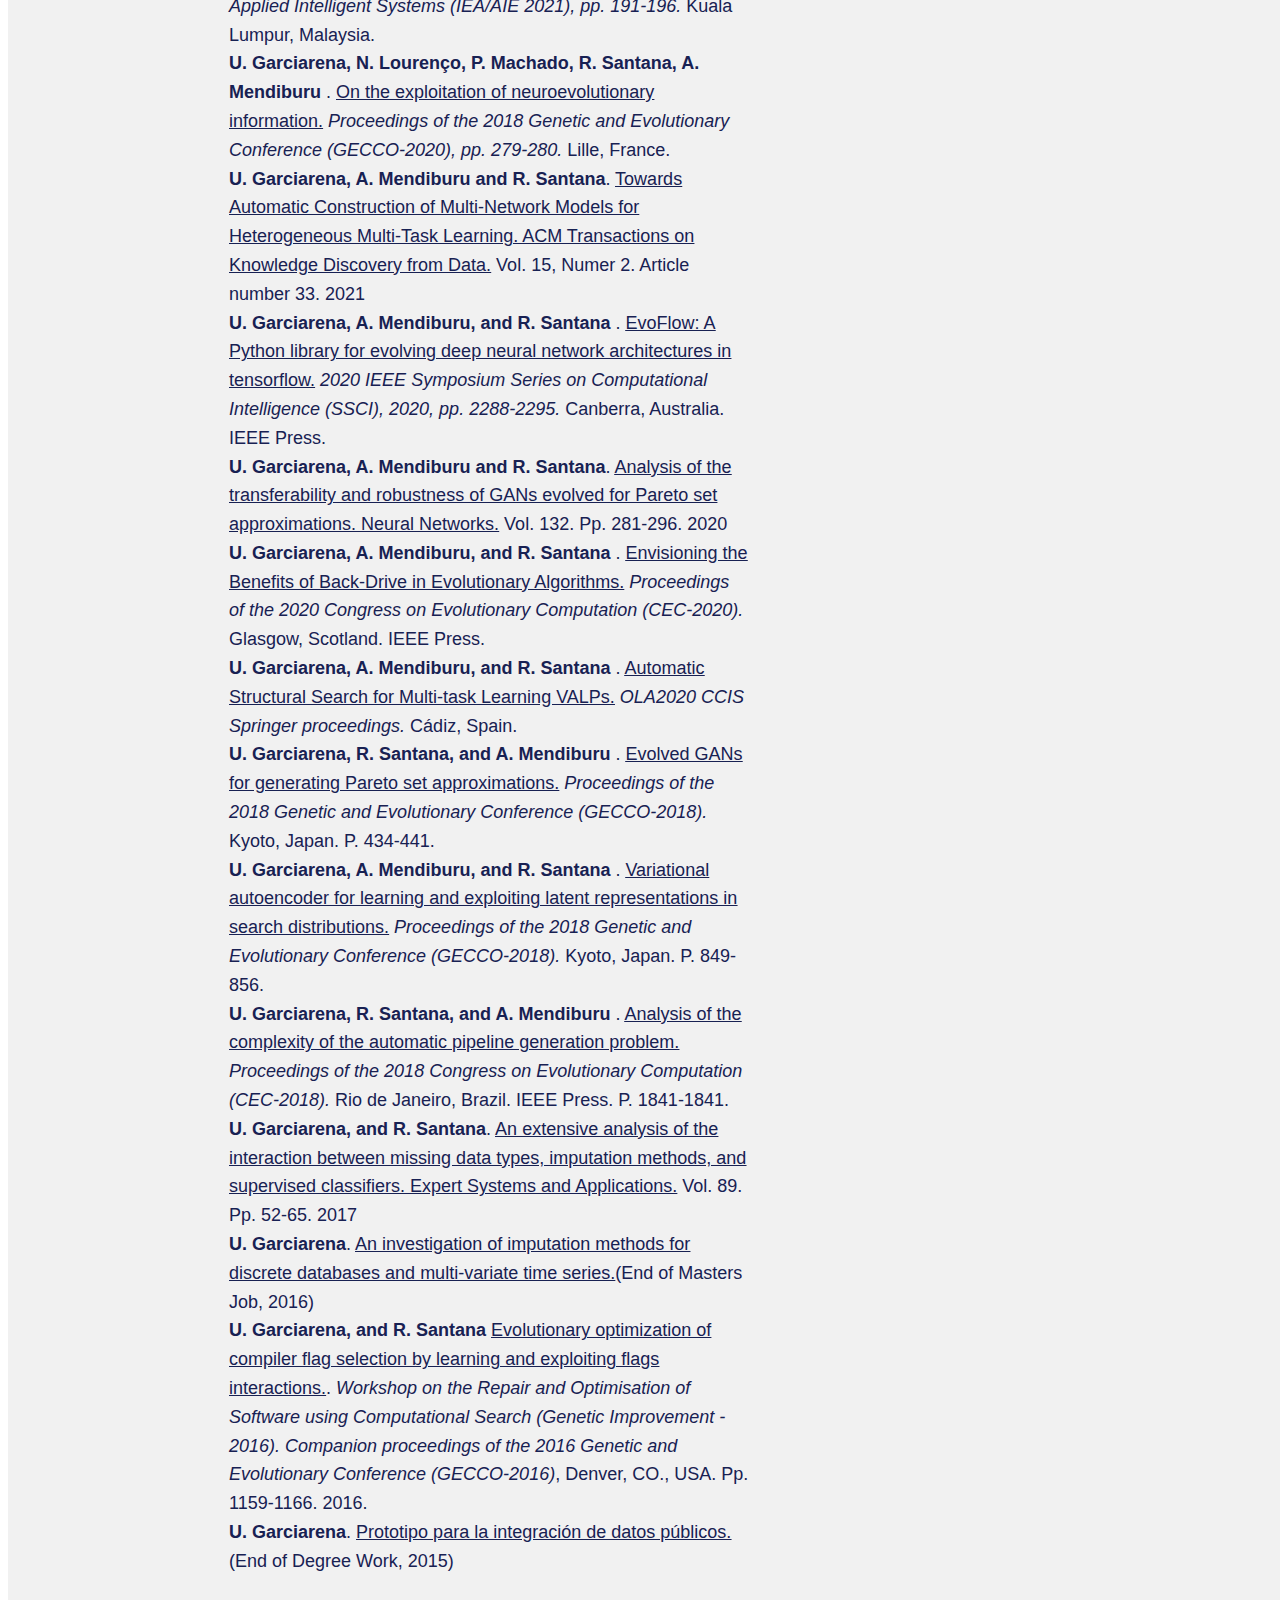
==== commit 2507abfb: "Update index.html" ====
--- a/index.html
+++ b/index.html
@@ -472,7 +472,7 @@
 <h6 class="font_6" style="line-height:1.3em;"><span class="color_19"><span style="letter-spacing:0.05em;">Affiliated to:</span></span></h6>
 <p class="font_8" style="line-height:1.3em;"><span class="color_19"><span style="letter-spacing:0.05em;"><a href="http://www.ehu.eus/en/en-home">University of the Basque Country,</a></span></span></p>
 <p class="font_8" style="line-height:0.6em;">&nbsp;</p>
-<p class="font_8" style="line-height:1.3em;"><span class="color_19"><span style="letter-spacing:0.03em;"><a href="http://www.ehu.eus/eu/web/ccia-kzaa">Computer Science and Artificial Intelligence,</a></span></span></p>
+<p class="font_8" style="line-height:1.3em;"><span class="color_19"><span style="letter-spacing:0.03em;"><a href="http://www.ehu.eus/eu/web/kat">Computer Architecture and Technology Department,</a></span></span></p>
 <p class="font_8" style="line-height:0.6em;">&nbsp;</p>
 <p class="font_8" style="line-height:1.3em;"><span class="color_19"><span style="letter-spacing:0.05em;"><a href="http://www.sc.ehu.es/ccwbayes/">Intelligent Systems Group,</a></span></span></p>
 <p class="font_8" style="line-height:0.6em;">&nbsp;</p>
